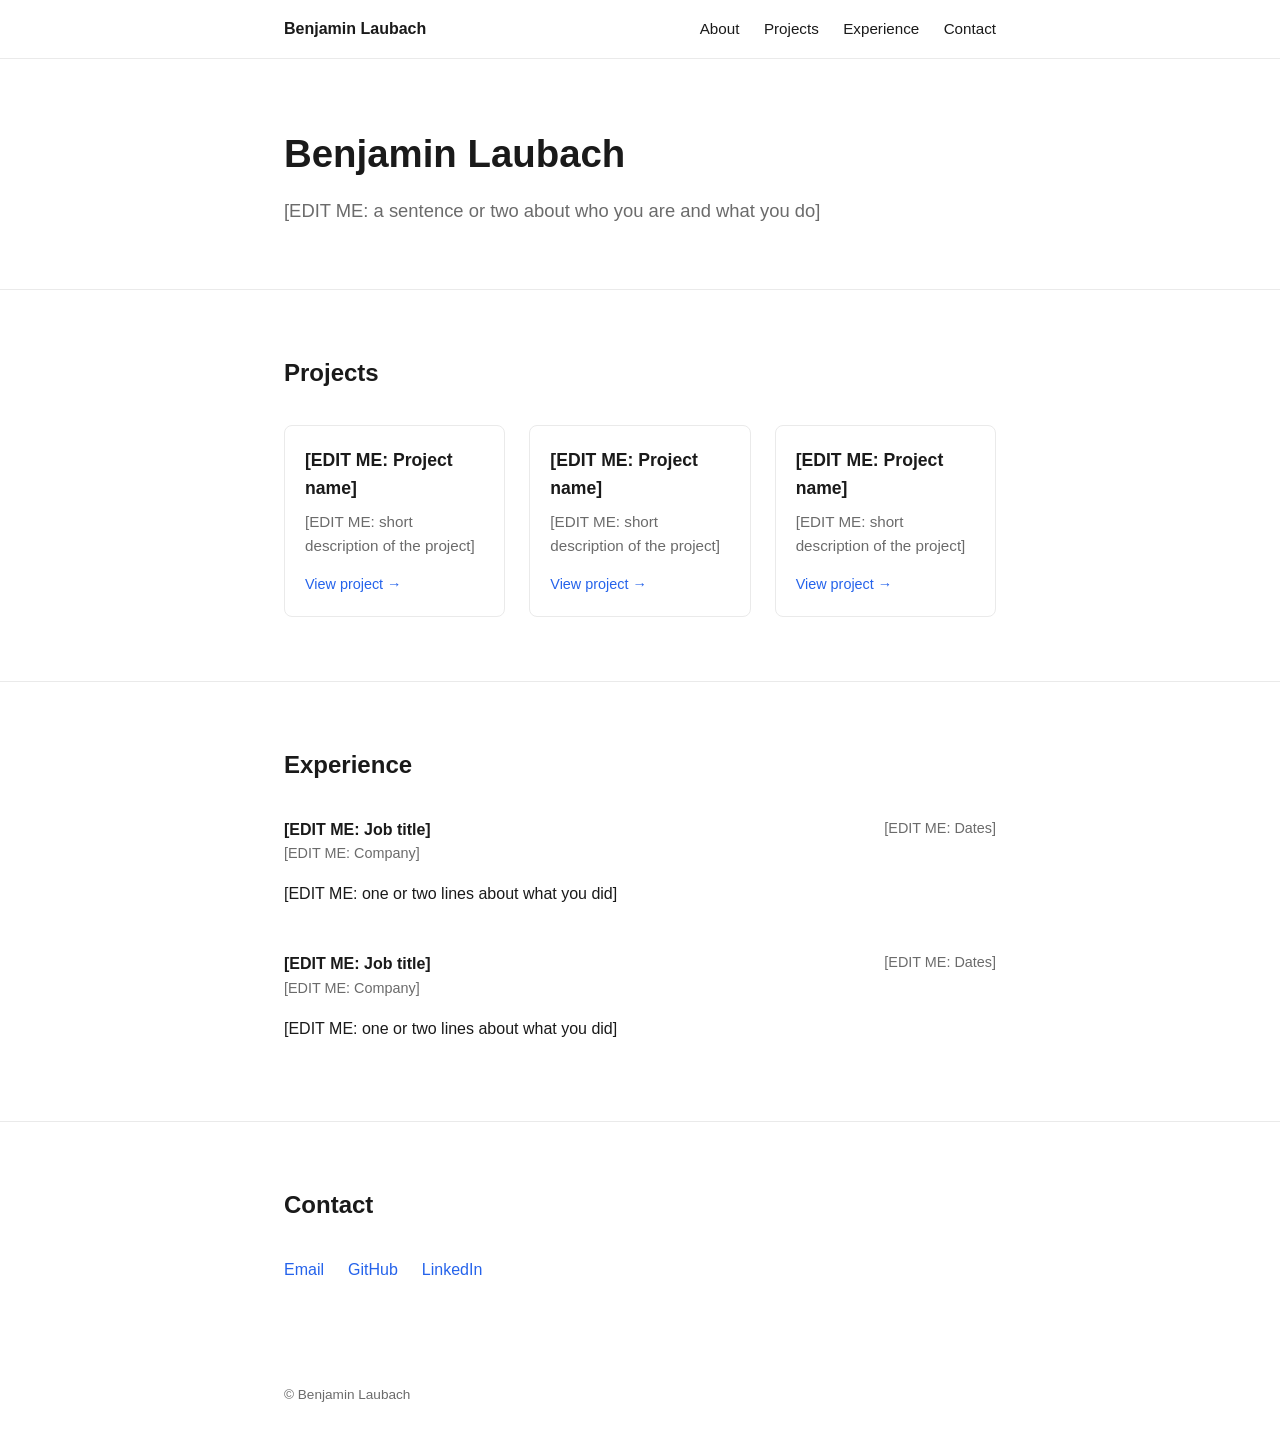
==== index.html @ e06b9871 "Initial site" ====
<!DOCTYPE html>
<html lang="en">
<head>
  <meta charset="UTF-8" />
  <meta name="viewport" content="width=device-width, initial-scale=1.0" />
  <title>Benjamin Laubach</title>
  <link rel="stylesheet" href="style.css" />
</head>
<body>
  <header class="site-header">
    <div class="container header-inner">
      <span class="logo">Benjamin Laubach</span>
      <nav>
        <a href="#about">About</a>
        <a href="#projects">Projects</a>
        <a href="#experience">Experience</a>
        <a href="#contact">Contact</a>
      </nav>
    </div>
  </header>

  <main>
    <section id="about" class="section hero">
      <div class="container">
        <h1>Benjamin Laubach</h1>
        <p class="tagline">[EDIT ME: a sentence or two about who you are and what you do]</p>
      </div>
    </section>

    <section id="projects" class="section">
      <div class="container">
        <h2>Projects</h2>
        <div class="card-grid">
          <article class="card">
            <h3>[EDIT ME: Project name]</h3>
            <p>[EDIT ME: short description of the project]</p>
            <a href="#" class="card-link">View project &rarr;</a>
          </article>
          <article class="card">
            <h3>[EDIT ME: Project name]</h3>
            <p>[EDIT ME: short description of the project]</p>
            <a href="#" class="card-link">View project &rarr;</a>
          </article>
          <article class="card">
            <h3>[EDIT ME: Project name]</h3>
            <p>[EDIT ME: short description of the project]</p>
            <a href="#" class="card-link">View project &rarr;</a>
          </article>
        </div>
      </div>
    </section>

    <section id="experience" class="section">
      <div class="container">
        <h2>Experience</h2>
        <ul class="timeline">
          <li>
            <div class="timeline-meta">
              <span class="role">[EDIT ME: Job title]</span>
              <span class="dates">[EDIT ME: Dates]</span>
            </div>
            <span class="company">[EDIT ME: Company]</span>
            <p>[EDIT ME: one or two lines about what you did]</p>
          </li>
          <li>
            <div class="timeline-meta">
              <span class="role">[EDIT ME: Job title]</span>
              <span class="dates">[EDIT ME: Dates]</span>
            </div>
            <span class="company">[EDIT ME: Company]</span>
            <p>[EDIT ME: one or two lines about what you did]</p>
          </li>
        </ul>
      </div>
    </section>

    <section id="contact" class="section">
      <div class="container">
        <h2>Contact</h2>
        <ul class="links">
          <li><a href="mailto:blaubach@umich.edu">Email</a></li>
          <li><a href="https://github.com/laubachb" target="_blank" rel="noopener">GitHub</a></li>
          <li><a href="https://www.linkedin.com/in/benjamin-laubach-3372a4193/" target="_blank" rel="noopener">LinkedIn</a></li>
        </ul>
      </div>
    </section>
  </main>

  <footer class="site-footer">
    <div class="container">
      <p>&copy; <span id="year"></span> Benjamin Laubach</p>
    </div>
  </footer>

  <script src="script.js"></script>
</body>
</html>
---- style.css ----
:root {
  --bg: #ffffff;
  --text: #1a1a1a;
  --muted: #6b6b6b;
  --accent: #2563eb;
  --border: #eaeaea;
  --max-width: 760px;
}

* {
  box-sizing: border-box;
}

body {
  margin: 0;
  font-family: -apple-system, BlinkMacSystemFont, "Segoe UI", Roboto, Helvetica, Arial, sans-serif;
  color: var(--text);
  background: var(--bg);
  line-height: 1.6;
}

.container {
  max-width: var(--max-width);
  margin: 0 auto;
  padding: 0 24px;
}

a {
  color: var(--accent);
  text-decoration: none;
}

a:hover {
  text-decoration: underline;
}

.site-header {
  border-bottom: 1px solid var(--border);
  position: sticky;
  top: 0;
  background: var(--bg);
  z-index: 10;
}

.header-inner {
  display: flex;
  align-items: center;
  justify-content: space-between;
  padding-top: 16px;
  padding-bottom: 16px;
}

.logo {
  font-weight: 600;
}

nav a {
  margin-left: 20px;
  color: var(--text);
  font-size: 0.95rem;
}

nav a:hover {
  color: var(--accent);
}

.section {
  padding: 64px 0;
  border-bottom: 1px solid var(--border);
}

.section:last-of-type {
  border-bottom: none;
}

.hero h1 {
  font-size: 2.4rem;
  margin: 0 0 12px;
}

.tagline {
  color: var(--muted);
  font-size: 1.15rem;
  margin: 0;
}

h2 {
  font-size: 1.5rem;
  margin: 0 0 32px;
}

.card-grid {
  display: grid;
  grid-template-columns: repeat(auto-fit, minmax(200px, 1fr));
  gap: 24px;
}

.card {
  border: 1px solid var(--border);
  border-radius: 8px;
  padding: 20px;
}

.card h3 {
  margin: 0 0 8px;
  font-size: 1.1rem;
}

.card p {
  color: var(--muted);
  margin: 0 0 12px;
  font-size: 0.95rem;
}

.card-link {
  font-size: 0.9rem;
  font-weight: 500;
}

.timeline {
  list-style: none;
  padding: 0;
  margin: 0;
}

.timeline li {
  padding-bottom: 28px;
}

.timeline li:last-child {
  padding-bottom: 0;
}

.timeline-meta {
  display: flex;
  justify-content: space-between;
  font-weight: 600;
}

.dates {
  color: var(--muted);
  font-weight: 400;
  font-size: 0.9rem;
}

.company {
  display: block;
  color: var(--muted);
  font-size: 0.9rem;
  margin-bottom: 6px;
}

.links {
  list-style: none;
  padding: 0;
  margin: 0;
  display: flex;
  gap: 24px;
}

.links a {
  font-size: 1rem;
}

.site-footer {
  padding: 24px 0;
  color: var(--muted);
  font-size: 0.85rem;
}
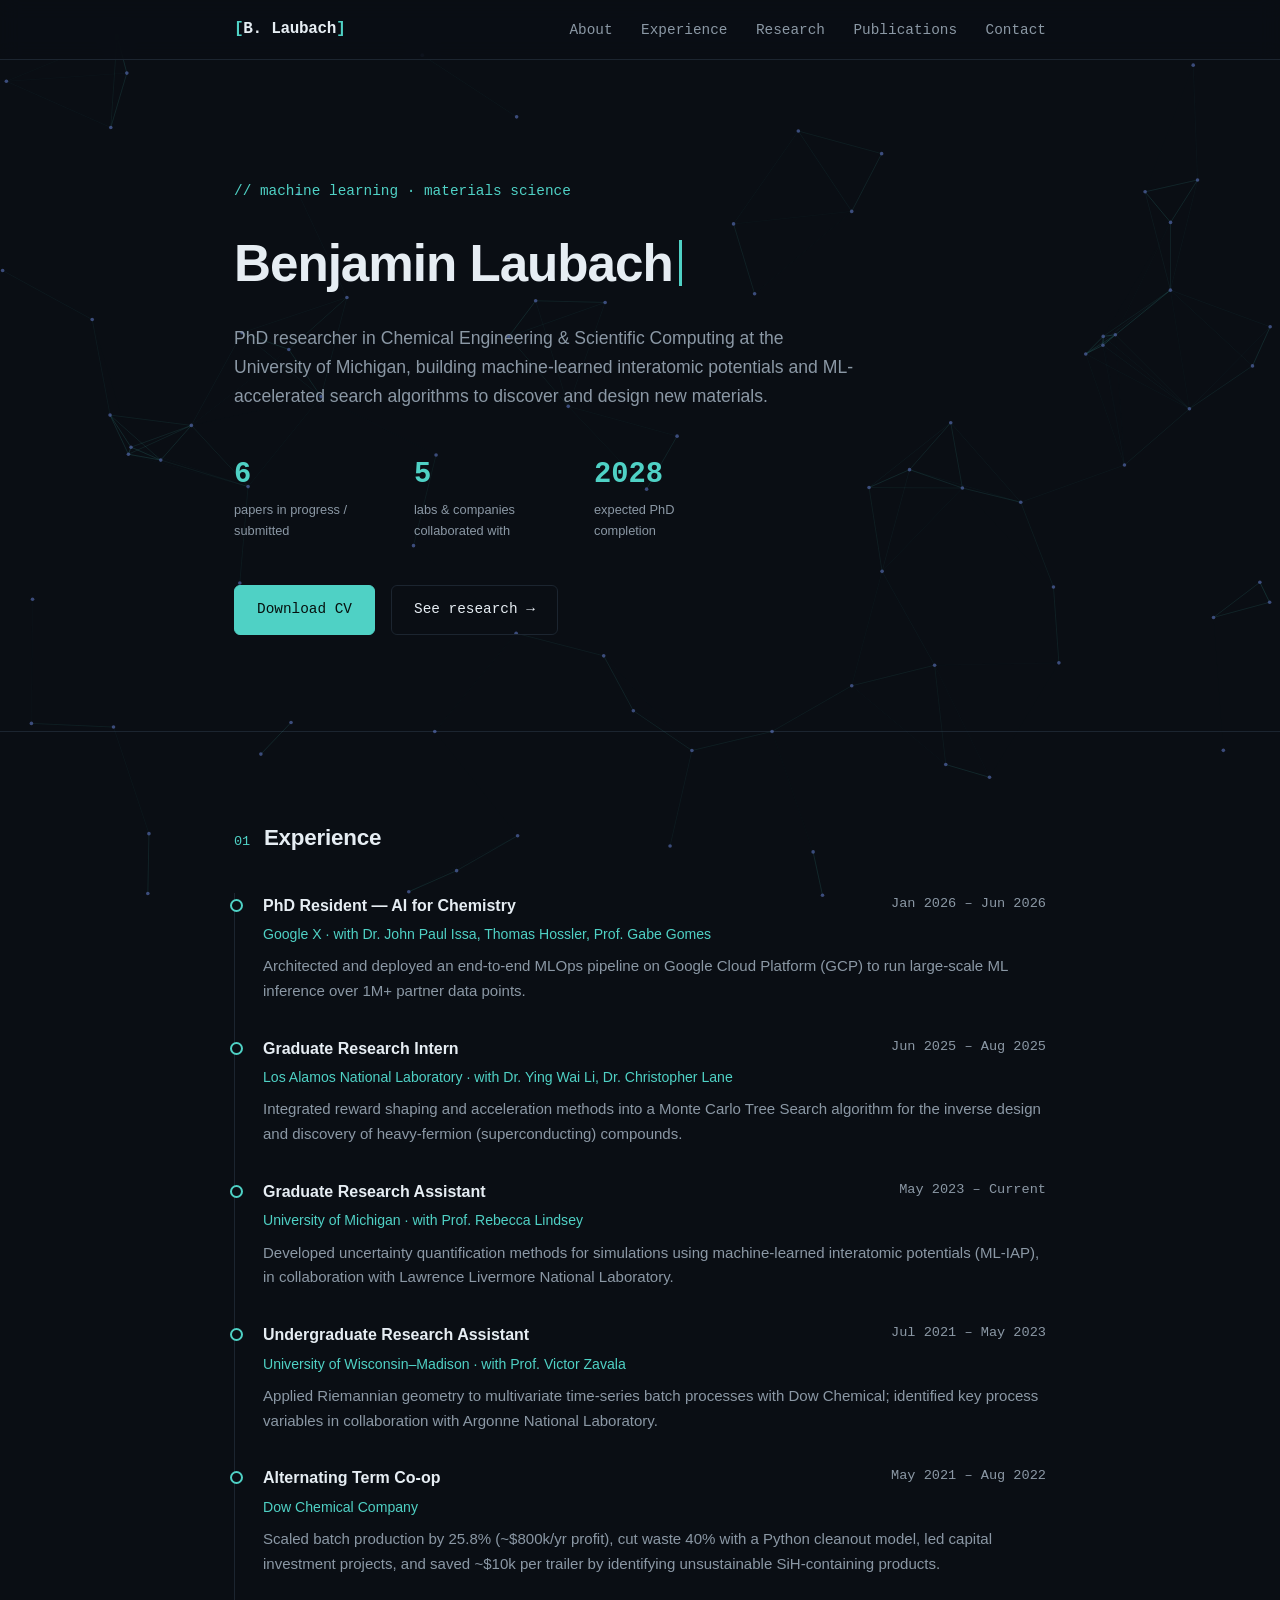
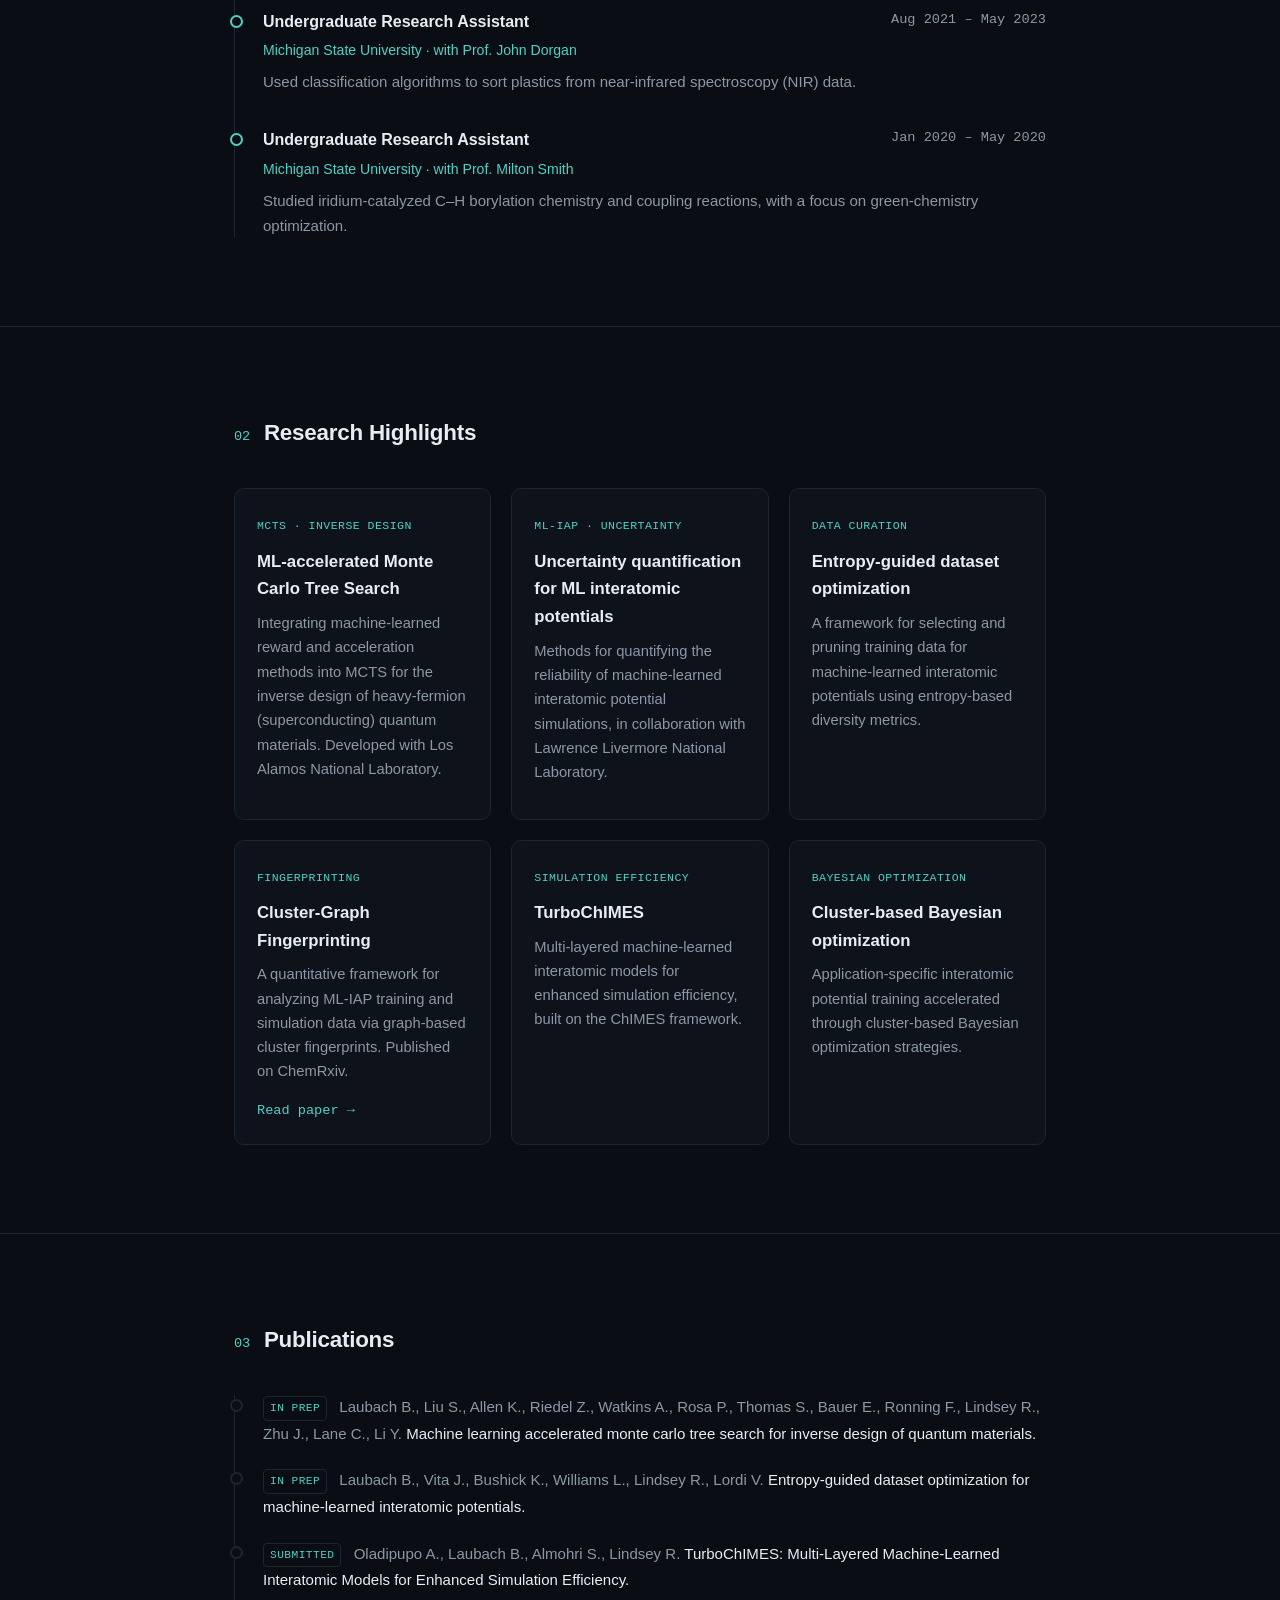
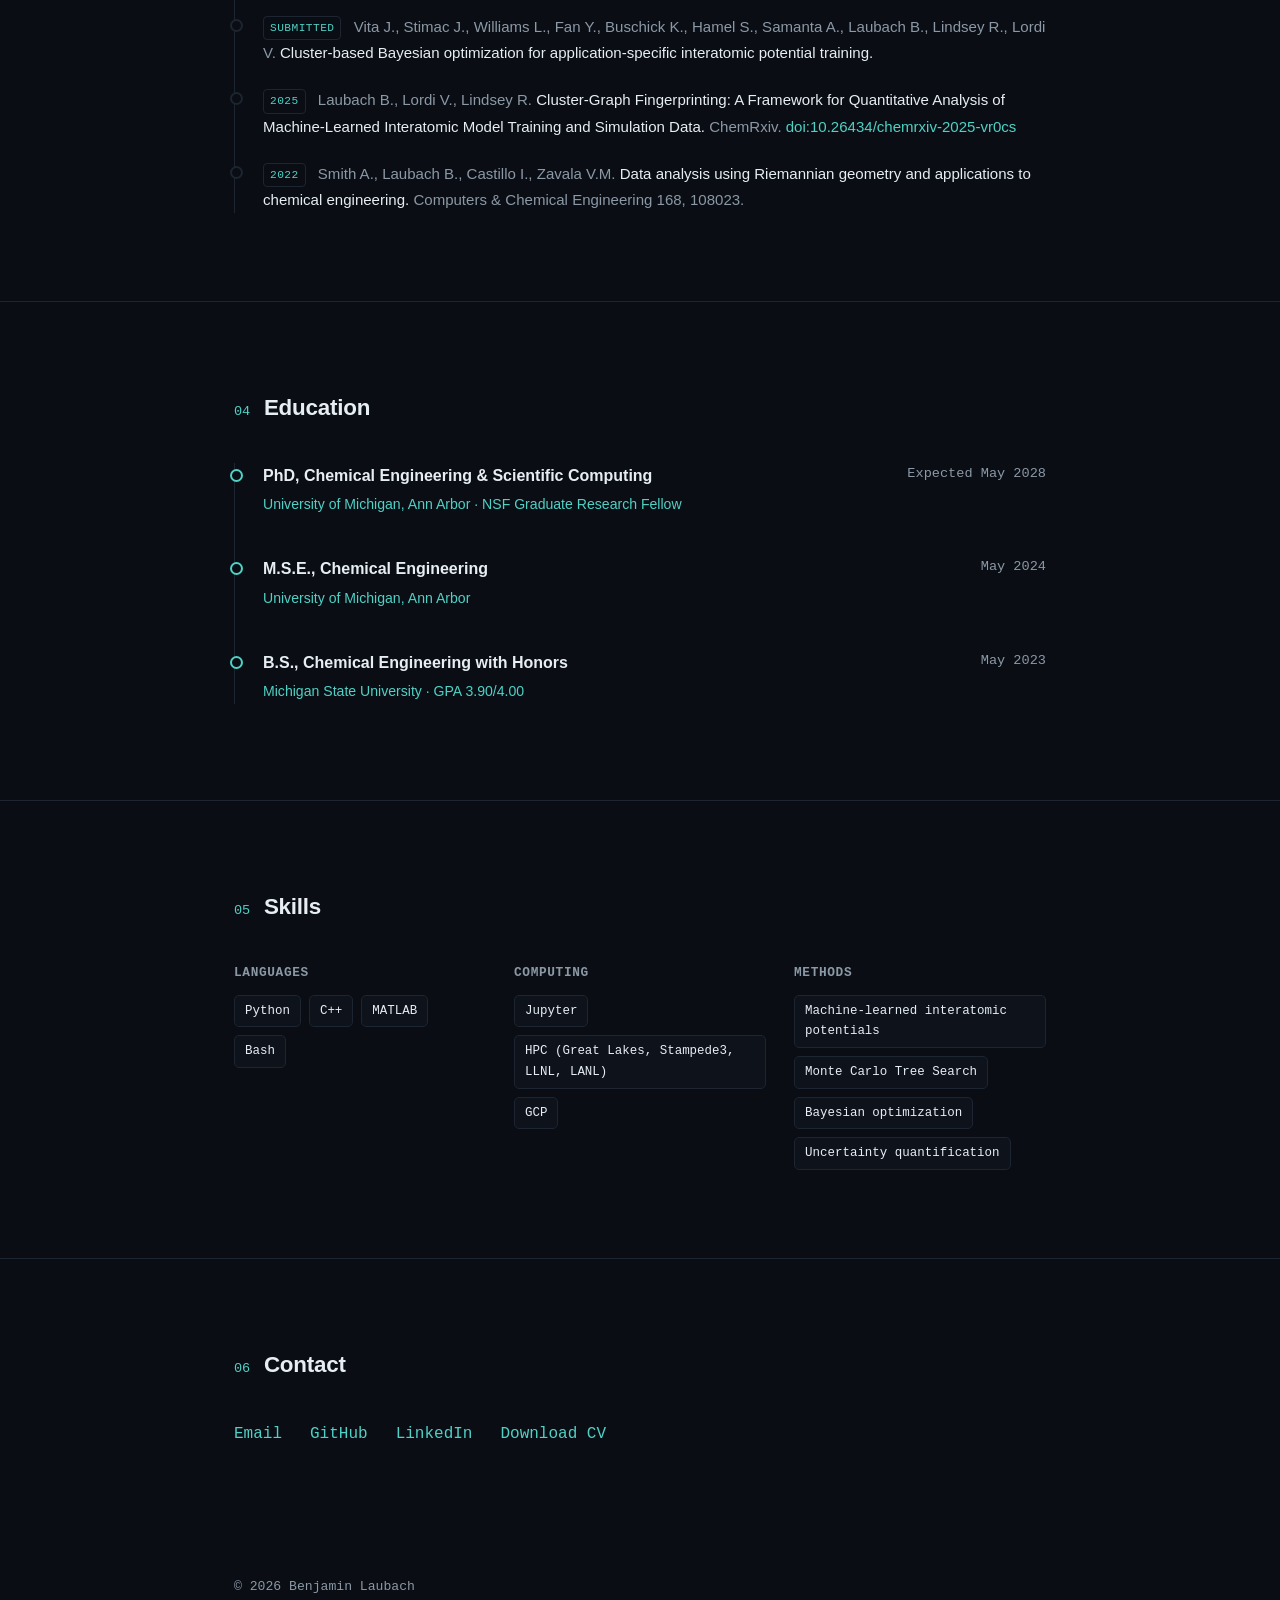
==== commit ce57f234: "Added CV information" ====
--- a/index.html
+++ b/index.html
@@ -3,17 +3,21 @@
 <head>
   <meta charset="UTF-8" />
   <meta name="viewport" content="width=device-width, initial-scale=1.0" />
-  <title>Benjamin Laubach</title>
+  <title>Benjamin Laubach — ML for Materials Science</title>
+  <meta name="description" content="Benjamin Laubach — PhD researcher applying machine learning to materials discovery and interatomic potentials." />
   <link rel="stylesheet" href="style.css" />
 </head>
 <body>
+  <canvas id="lattice-bg"></canvas>
+
   <header class="site-header">
     <div class="container header-inner">
-      <span class="logo">Benjamin Laubach</span>
+      <a href="#" class="logo"><span class="logo-bracket">[</span>B. Laubach<span class="logo-bracket">]</span></a>
       <nav>
         <a href="#about">About</a>
-        <a href="#projects">Projects</a>
         <a href="#experience">Experience</a>
+        <a href="#research">Research</a>
+        <a href="#publications">Publications</a>
         <a href="#contact">Contact</a>
       </nav>
     </div>
@@ -22,65 +26,243 @@
   <main>
     <section id="about" class="section hero">
       <div class="container">
-        <h1>Benjamin Laubach</h1>
-        <p class="tagline">[EDIT ME: a sentence or two about who you are and what you do]</p>
-      </div>
-    </section>
-
-    <section id="projects" class="section">
-      <div class="container">
-        <h2>Projects</h2>
+        <p class="kicker reveal">// machine learning &middot; materials science</p>
+        <h1 class="reveal">
+          <span class="type-target" data-strings='["Benjamin Laubach"]'></span>
+        </h1>
+        <p class="tagline reveal">
+          PhD researcher in Chemical Engineering &amp; Scientific Computing at the University of Michigan,
+          building machine-learned interatomic potentials and ML-accelerated search algorithms to
+          discover and design new materials.
+        </p>
+        <div class="hero-stats reveal">
+          <div class="stat">
+            <span class="stat-num" data-count="6">0</span>
+            <span class="stat-label">papers in progress / submitted</span>
+          </div>
+          <div class="stat">
+            <span class="stat-num" data-count="5">0</span>
+            <span class="stat-label">labs &amp; companies collaborated with</span>
+          </div>
+          <div class="stat">
+            <span class="stat-num" data-count="2028" data-raw="true">0</span>
+            <span class="stat-label">expected PhD completion</span>
+          </div>
+        </div>
+        <div class="hero-cta reveal">
+          <a href="CV_BLaubach_25.docx" class="btn btn-primary" download>Download CV</a>
+          <a href="#research" class="btn btn-ghost">See research &rarr;</a>
+        </div>
+      </div>
+    </section>
+
+    <section id="experience" class="section">
+      <div class="container">
+        <h2 class="reveal"><span class="heading-index">01</span>Experience</h2>
+        <ul class="timeline">
+          <li class="reveal">
+            <div class="timeline-meta">
+              <span class="role">PhD Resident — AI for Chemistry</span>
+              <span class="dates">Jan 2026 – Jun 2026</span>
+            </div>
+            <span class="company">Google X &middot; with Dr. John Paul Issa, Thomas Hossler, Prof. Gabe Gomes</span>
+            <p>Architected and deployed an end-to-end MLOps pipeline on Google Cloud Platform (GCP) to run large-scale ML inference over 1M+ partner data points.</p>
+          </li>
+          <li class="reveal">
+            <div class="timeline-meta">
+              <span class="role">Graduate Research Intern</span>
+              <span class="dates">Jun 2025 – Aug 2025</span>
+            </div>
+            <span class="company">Los Alamos National Laboratory &middot; with Dr. Ying Wai Li, Dr. Christopher Lane</span>
+            <p>Integrated reward shaping and acceleration methods into a Monte Carlo Tree Search algorithm for the inverse design and discovery of heavy-fermion (superconducting) compounds.</p>
+          </li>
+          <li class="reveal">
+            <div class="timeline-meta">
+              <span class="role">Graduate Research Assistant</span>
+              <span class="dates">May 2023 – Current</span>
+            </div>
+            <span class="company">University of Michigan &middot; with Prof. Rebecca Lindsey</span>
+            <p>Developed uncertainty quantification methods for simulations using machine-learned interatomic potentials (ML-IAP), in collaboration with Lawrence Livermore National Laboratory.</p>
+          </li>
+          <li class="reveal">
+            <div class="timeline-meta">
+              <span class="role">Undergraduate Research Assistant</span>
+              <span class="dates">Jul 2021 – May 2023</span>
+            </div>
+            <span class="company">University of Wisconsin–Madison &middot; with Prof. Victor Zavala</span>
+            <p>Applied Riemannian geometry to multivariate time-series batch processes with Dow Chemical; identified key process variables in collaboration with Argonne National Laboratory.</p>
+          </li>
+          <li class="reveal">
+            <div class="timeline-meta">
+              <span class="role">Alternating Term Co-op</span>
+              <span class="dates">May 2021 – Aug 2022</span>
+            </div>
+            <span class="company">Dow Chemical Company</span>
+            <p>Scaled batch production by 25.8% (~$800k/yr profit), cut waste 40% with a Python cleanout model, led capital investment projects, and saved ~$10k per trailer by identifying unsustainable SiH-containing products.</p>
+          </li>
+          <li class="reveal">
+            <div class="timeline-meta">
+              <span class="role">Undergraduate Research Assistant</span>
+              <span class="dates">Aug 2021 – May 2023</span>
+            </div>
+            <span class="company">Michigan State University &middot; with Prof. John Dorgan</span>
+            <p>Used classification algorithms to sort plastics from near-infrared spectroscopy (NIR) data.</p>
+          </li>
+          <li class="reveal">
+            <div class="timeline-meta">
+              <span class="role">Undergraduate Research Assistant</span>
+              <span class="dates">Jan 2020 – May 2020</span>
+            </div>
+            <span class="company">Michigan State University &middot; with Prof. Milton Smith</span>
+            <p>Studied iridium-catalyzed C–H borylation chemistry and coupling reactions, with a focus on green-chemistry optimization.</p>
+          </li>
+        </ul>
+      </div>
+    </section>
+
+    <section id="research" class="section">
+      <div class="container">
+        <h2 class="reveal"><span class="heading-index">02</span>Research Highlights</h2>
         <div class="card-grid">
-          <article class="card">
-            <h3>[EDIT ME: Project name]</h3>
-            <p>[EDIT ME: short description of the project]</p>
-            <a href="#" class="card-link">View project &rarr;</a>
-          </article>
-          <article class="card">
-            <h3>[EDIT ME: Project name]</h3>
-            <p>[EDIT ME: short description of the project]</p>
-            <a href="#" class="card-link">View project &rarr;</a>
-          </article>
-          <article class="card">
-            <h3>[EDIT ME: Project name]</h3>
-            <p>[EDIT ME: short description of the project]</p>
-            <a href="#" class="card-link">View project &rarr;</a>
-          </article>
-        </div>
-      </div>
-    </section>
-
-    <section id="experience" class="section">
-      <div class="container">
-        <h2>Experience</h2>
+          <article class="card reveal">
+            <span class="card-tag">MCTS &middot; inverse design</span>
+            <h3>ML-accelerated Monte Carlo Tree Search</h3>
+            <p>Integrating machine-learned reward and acceleration methods into MCTS for the inverse design of heavy-fermion (superconducting) quantum materials. Developed with Los Alamos National Laboratory.</p>
+          </article>
+          <article class="card reveal">
+            <span class="card-tag">ML-IAP &middot; uncertainty</span>
+            <h3>Uncertainty quantification for ML interatomic potentials</h3>
+            <p>Methods for quantifying the reliability of machine-learned interatomic potential simulations, in collaboration with Lawrence Livermore National Laboratory.</p>
+          </article>
+          <article class="card reveal">
+            <span class="card-tag">data curation</span>
+            <h3>Entropy-guided dataset optimization</h3>
+            <p>A framework for selecting and pruning training data for machine-learned interatomic potentials using entropy-based diversity metrics.</p>
+          </article>
+          <article class="card reveal">
+            <span class="card-tag">fingerprinting</span>
+            <h3>Cluster-Graph Fingerprinting</h3>
+            <p>A quantitative framework for analyzing ML-IAP training and simulation data via graph-based cluster fingerprints. Published on ChemRxiv.</p>
+            <a class="card-link" href="https://doi.org/10.26434/chemrxiv-2025-vr0cs" target="_blank" rel="noopener">Read paper &rarr;</a>
+          </article>
+          <article class="card reveal">
+            <span class="card-tag">simulation efficiency</span>
+            <h3>TurboChIMES</h3>
+            <p>Multi-layered machine-learned interatomic models for enhanced simulation efficiency, built on the ChIMES framework.</p>
+          </article>
+          <article class="card reveal">
+            <span class="card-tag">Bayesian optimization</span>
+            <h3>Cluster-based Bayesian optimization</h3>
+            <p>Application-specific interatomic potential training accelerated through cluster-based Bayesian optimization strategies.</p>
+          </article>
+        </div>
+      </div>
+    </section>
+
+    <section id="publications" class="section">
+      <div class="container">
+        <h2 class="reveal"><span class="heading-index">03</span>Publications</h2>
+        <ol class="pub-list">
+          <li class="reveal">
+            <span class="pub-status">in prep</span>
+            Laubach B., Liu S., Allen K., Riedel Z., Watkins A., Rosa P., Thomas S., Bauer E., Ronning F., Lindsey R., Zhu J., Lane C., Li Y. <em>Machine learning accelerated monte carlo tree search for inverse design of quantum materials.</em>
+          </li>
+          <li class="reveal">
+            <span class="pub-status">in prep</span>
+            Laubach B., Vita J., Bushick K., Williams L., Lindsey R., Lordi V. <em>Entropy-guided dataset optimization for machine-learned interatomic potentials.</em>
+          </li>
+          <li class="reveal">
+            <span class="pub-status">submitted</span>
+            Oladipupo A., Laubach B., Almohri S., Lindsey R. <em>TurboChIMES: Multi-Layered Machine-Learned Interatomic Models for Enhanced Simulation Efficiency.</em>
+          </li>
+          <li class="reveal">
+            <span class="pub-status">submitted</span>
+            Vita J., Stimac J., Williams L., Fan Y., Buschick K., Hamel S., Samanta A., Laubach B., Lindsey R., Lordi V. <em>Cluster-based Bayesian optimization for application-specific interatomic potential training.</em>
+          </li>
+          <li class="reveal">
+            <span class="pub-status">2025</span>
+            Laubach B., Lordi V., Lindsey R. <em>Cluster-Graph Fingerprinting: A Framework for Quantitative Analysis of Machine-Learned Interatomic Model Training and Simulation Data.</em> ChemRxiv.
+            <a href="https://doi.org/10.26434/chemrxiv-2025-vr0cs" target="_blank" rel="noopener">doi:10.26434/chemrxiv-2025-vr0cs</a>
+          </li>
+          <li class="reveal">
+            <span class="pub-status">2022</span>
+            Smith A., Laubach B., Castillo I., Zavala V.M. <em>Data analysis using Riemannian geometry and applications to chemical engineering.</em> Computers &amp; Chemical Engineering 168, 108023.
+          </li>
+        </ol>
+      </div>
+    </section>
+
+    <section id="education" class="section">
+      <div class="container">
+        <h2 class="reveal"><span class="heading-index">04</span>Education</h2>
         <ul class="timeline">
-          <li>
-            <div class="timeline-meta">
-              <span class="role">[EDIT ME: Job title]</span>
-              <span class="dates">[EDIT ME: Dates]</span>
-            </div>
-            <span class="company">[EDIT ME: Company]</span>
-            <p>[EDIT ME: one or two lines about what you did]</p>
-          </li>
-          <li>
-            <div class="timeline-meta">
-              <span class="role">[EDIT ME: Job title]</span>
-              <span class="dates">[EDIT ME: Dates]</span>
-            </div>
-            <span class="company">[EDIT ME: Company]</span>
-            <p>[EDIT ME: one or two lines about what you did]</p>
+          <li class="reveal">
+            <div class="timeline-meta">
+              <span class="role">PhD, Chemical Engineering &amp; Scientific Computing</span>
+              <span class="dates">Expected May 2028</span>
+            </div>
+            <span class="company">University of Michigan, Ann Arbor &middot; NSF Graduate Research Fellow</span>
+          </li>
+          <li class="reveal">
+            <div class="timeline-meta">
+              <span class="role">M.S.E., Chemical Engineering</span>
+              <span class="dates">May 2024</span>
+            </div>
+            <span class="company">University of Michigan, Ann Arbor</span>
+          </li>
+          <li class="reveal">
+            <div class="timeline-meta">
+              <span class="role">B.S., Chemical Engineering with Honors</span>
+              <span class="dates">May 2023</span>
+            </div>
+            <span class="company">Michigan State University &middot; GPA 3.90/4.00</span>
           </li>
         </ul>
       </div>
     </section>
 
+    <section id="skills" class="section">
+      <div class="container">
+        <h2 class="reveal"><span class="heading-index">05</span>Skills</h2>
+        <div class="skills-grid reveal">
+          <div class="skill-group">
+            <h4>Languages</h4>
+            <div class="tag-row">
+              <span class="tag">Python</span>
+              <span class="tag">C++</span>
+              <span class="tag">MATLAB</span>
+              <span class="tag">Bash</span>
+            </div>
+          </div>
+          <div class="skill-group">
+            <h4>Computing</h4>
+            <div class="tag-row">
+              <span class="tag">Jupyter</span>
+              <span class="tag">HPC (Great Lakes, Stampede3, LLNL, LANL)</span>
+              <span class="tag">GCP</span>
+            </div>
+          </div>
+          <div class="skill-group">
+            <h4>Methods</h4>
+            <div class="tag-row">
+              <span class="tag">Machine-learned interatomic potentials</span>
+              <span class="tag">Monte Carlo Tree Search</span>
+              <span class="tag">Bayesian optimization</span>
+              <span class="tag">Uncertainty quantification</span>
+            </div>
+          </div>
+        </div>
+      </div>
+    </section>
+
     <section id="contact" class="section">
       <div class="container">
-        <h2>Contact</h2>
-        <ul class="links">
+        <h2 class="reveal"><span class="heading-index">06</span>Contact</h2>
+        <ul class="links reveal">
           <li><a href="mailto:blaubach@umich.edu">Email</a></li>
           <li><a href="https://github.com/laubachb" target="_blank" rel="noopener">GitHub</a></li>
           <li><a href="https://www.linkedin.com/in/benjamin-laubach-3372a4193/" target="_blank" rel="noopener">LinkedIn</a></li>
+          <li><a href="CV_BLaubach_25.docx" download>Download CV</a></li>
         </ul>
       </div>
     </section>
--- a/style.css
+++ b/style.css
@@ -1,44 +1,69 @@
 :root {
-  --bg: #ffffff;
-  --text: #1a1a1a;
-  --muted: #6b6b6b;
-  --accent: #2563eb;
-  --border: #eaeaea;
-  --max-width: 760px;
+  --bg: #0a0e14;
+  --bg-soft: #0e131b;
+  --text: #e6edf3;
+  --muted: #8b98a5;
+  --accent: #4fd1c5;
+  --accent-2: #7c9cff;
+  --border: #1c2530;
+  --max-width: 860px;
+  --mono: "SF Mono", "JetBrains Mono", "Fira Code", ui-monospace, Menlo, Consolas, monospace;
+  --sans: -apple-system, BlinkMacSystemFont, "Segoe UI", Roboto, Helvetica, Arial, sans-serif;
 }
 
 * {
   box-sizing: border-box;
 }
 
+html {
+  scroll-behavior: smooth;
+}
+
 body {
   margin: 0;
-  font-family: -apple-system, BlinkMacSystemFont, "Segoe UI", Roboto, Helvetica, Arial, sans-serif;
+  font-family: var(--sans);
   color: var(--text);
   background: var(--bg);
-  line-height: 1.6;
+  line-height: 1.65;
+  position: relative;
+}
+
+#lattice-bg {
+  position: fixed;
+  inset: 0;
+  width: 100%;
+  height: 100%;
+  z-index: 0;
+  opacity: 0.55;
+  pointer-events: none;
 }
 
 .container {
   max-width: var(--max-width);
   margin: 0 auto;
   padding: 0 24px;
+  position: relative;
+  z-index: 1;
 }
 
 a {
   color: var(--accent);
   text-decoration: none;
+  transition: color 0.15s ease;
 }
 
 a:hover {
-  text-decoration: underline;
-}
+  color: var(--accent-2);
+}
+
+/* ---------- header ---------- */
 
 .site-header {
   border-bottom: 1px solid var(--border);
   position: sticky;
   top: 0;
-  background: var(--bg);
+  background: rgba(10, 14, 20, 0.75);
+  backdrop-filter: blur(10px);
   z-index: 10;
 }
 
@@ -51,21 +76,35 @@
 }
 
 .logo {
+  font-family: var(--mono);
   font-weight: 600;
+  color: var(--text);
+  letter-spacing: -0.02em;
+}
+
+.logo-bracket {
+  color: var(--accent);
+}
+
+.logo:hover {
+  color: var(--text);
 }
 
 nav a {
-  margin-left: 20px;
-  color: var(--text);
-  font-size: 0.95rem;
+  margin-left: 24px;
+  color: var(--muted);
+  font-size: 0.9rem;
+  font-family: var(--mono);
 }
 
 nav a:hover {
   color: var(--accent);
 }
 
+/* ---------- sections ---------- */
+
 .section {
-  padding: 64px 0;
+  padding: 88px 0;
   border-bottom: 1px solid var(--border);
 }
 
@@ -73,58 +112,197 @@
   border-bottom: none;
 }
 
+h2 {
+  font-size: 1.4rem;
+  margin: 0 0 36px;
+  display: flex;
+  align-items: baseline;
+  gap: 14px;
+  letter-spacing: -0.01em;
+}
+
+.heading-index {
+  font-family: var(--mono);
+  font-size: 0.85rem;
+  color: var(--accent);
+  font-weight: 400;
+}
+
+/* ---------- hero ---------- */
+
+.hero {
+  padding-top: 120px;
+  padding-bottom: 96px;
+}
+
+.kicker {
+  font-family: var(--mono);
+  color: var(--accent);
+  font-size: 0.9rem;
+  margin: 0 0 18px;
+}
+
 .hero h1 {
-  font-size: 2.4rem;
-  margin: 0 0 12px;
+  font-size: clamp(2.2rem, 5vw, 3.2rem);
+  margin: 0 0 18px;
+  letter-spacing: -0.02em;
+  min-height: 1.2em;
+}
+
+.type-target::after {
+  content: "";
+  display: inline-block;
+  width: 3px;
+  height: 0.9em;
+  background: var(--accent);
+  margin-left: 6px;
+  animation: blink 1s step-end infinite;
+  vertical-align: -0.1em;
+}
+
+@keyframes blink {
+  50% { opacity: 0; }
 }
 
 .tagline {
   color: var(--muted);
-  font-size: 1.15rem;
-  margin: 0;
-}
-
-h2 {
-  font-size: 1.5rem;
-  margin: 0 0 32px;
-}
+  font-size: 1.1rem;
+  margin: 0 0 40px;
+  max-width: 620px;
+}
+
+.hero-stats {
+  display: flex;
+  gap: 40px;
+  margin-bottom: 44px;
+  flex-wrap: wrap;
+}
+
+.stat {
+  display: flex;
+  flex-direction: column;
+}
+
+.stat-num {
+  font-family: var(--mono);
+  font-size: 1.8rem;
+  color: var(--accent);
+  font-weight: 600;
+}
+
+.stat-label {
+  color: var(--muted);
+  font-size: 0.8rem;
+  max-width: 140px;
+}
+
+.hero-cta {
+  display: flex;
+  gap: 16px;
+  flex-wrap: wrap;
+}
+
+.btn {
+  font-family: var(--mono);
+  font-size: 0.9rem;
+  padding: 12px 22px;
+  border-radius: 6px;
+  border: 1px solid var(--border);
+  transition: all 0.18s ease;
+  display: inline-block;
+}
+
+.btn-primary {
+  background: var(--accent);
+  color: #06110f;
+  border-color: var(--accent);
+}
+
+.btn-primary:hover {
+  background: var(--accent-2);
+  border-color: var(--accent-2);
+  color: #06110f;
+}
+
+.btn-ghost {
+  color: var(--text);
+}
+
+.btn-ghost:hover {
+  border-color: var(--accent);
+  color: var(--accent);
+}
+
+/* ---------- cards / research ---------- */
 
 .card-grid {
   display: grid;
-  grid-template-columns: repeat(auto-fit, minmax(200px, 1fr));
-  gap: 24px;
+  grid-template-columns: repeat(auto-fit, minmax(240px, 1fr));
+  gap: 20px;
 }
 
 .card {
   border: 1px solid var(--border);
-  border-radius: 8px;
-  padding: 20px;
+  border-radius: 10px;
+  padding: 22px;
+  background: var(--bg-soft);
+  transition: border-color 0.2s ease, transform 0.2s ease;
+}
+
+.card:hover {
+  border-color: var(--accent);
+  transform: translateY(-2px);
+}
+
+.card-tag {
+  font-family: var(--mono);
+  font-size: 0.72rem;
+  color: var(--accent);
+  text-transform: uppercase;
+  letter-spacing: 0.04em;
 }
 
 .card h3 {
-  margin: 0 0 8px;
-  font-size: 1.1rem;
+  margin: 10px 0 8px;
+  font-size: 1.05rem;
 }
 
 .card p {
   color: var(--muted);
   margin: 0 0 12px;
-  font-size: 0.95rem;
+  font-size: 0.92rem;
 }
 
 .card-link {
-  font-size: 0.9rem;
+  font-size: 0.85rem;
+  font-family: var(--mono);
   font-weight: 500;
 }
+
+/* ---------- timeline ---------- */
 
 .timeline {
   list-style: none;
   padding: 0;
   margin: 0;
+  border-left: 1px solid var(--border);
 }
 
 .timeline li {
-  padding-bottom: 28px;
+  padding: 0 0 32px 28px;
+  position: relative;
+}
+
+.timeline li::before {
+  content: "";
+  position: absolute;
+  left: -5px;
+  top: 6px;
+  width: 9px;
+  height: 9px;
+  border-radius: 50%;
+  background: var(--bg);
+  border: 2px solid var(--accent);
 }
 
 .timeline li:last-child {
@@ -134,36 +312,172 @@
 .timeline-meta {
   display: flex;
   justify-content: space-between;
+  gap: 16px;
   font-weight: 600;
+  flex-wrap: wrap;
 }
 
 .dates {
   color: var(--muted);
   font-weight: 400;
-  font-size: 0.9rem;
+  font-size: 0.85rem;
+  font-family: var(--mono);
+  white-space: nowrap;
 }
 
 .company {
   display: block;
-  color: var(--muted);
-  font-size: 0.9rem;
-  margin-bottom: 6px;
-}
+  color: var(--accent);
+  font-size: 0.88rem;
+  margin: 4px 0 8px;
+}
+
+.timeline li p {
+  color: var(--muted);
+  margin: 0;
+  font-size: 0.94rem;
+}
+
+/* ---------- publications ---------- */
+
+.pub-list {
+  list-style: none;
+  padding: 0;
+  margin: 0;
+  counter-reset: pub;
+}
+
+.pub-list li {
+  border-left: 1px solid var(--border);
+  padding: 0 0 22px 28px;
+  position: relative;
+  color: var(--muted);
+  font-size: 0.94rem;
+}
+
+.pub-list li:last-child {
+  padding-bottom: 0;
+}
+
+.pub-list li em {
+  color: var(--text);
+  font-style: normal;
+}
+
+.pub-status {
+  display: inline-block;
+  font-family: var(--mono);
+  font-size: 0.7rem;
+  text-transform: uppercase;
+  letter-spacing: 0.04em;
+  color: var(--accent);
+  border: 1px solid var(--border);
+  border-radius: 4px;
+  padding: 2px 6px;
+  margin-right: 8px;
+  position: relative;
+  top: -1px;
+}
+
+.pub-list li::before {
+  content: "";
+  position: absolute;
+  left: -5px;
+  top: 4px;
+  width: 9px;
+  height: 9px;
+  border-radius: 50%;
+  background: var(--bg);
+  border: 2px solid var(--border);
+}
+
+/* ---------- skills ---------- */
+
+.skills-grid {
+  display: grid;
+  grid-template-columns: repeat(auto-fit, minmax(220px, 1fr));
+  gap: 28px;
+}
+
+.skill-group h4 {
+  font-family: var(--mono);
+  color: var(--muted);
+  font-size: 0.8rem;
+  text-transform: uppercase;
+  letter-spacing: 0.05em;
+  margin: 0 0 12px;
+}
+
+.tag-row {
+  display: flex;
+  flex-wrap: wrap;
+  gap: 8px;
+}
+
+.tag {
+  font-family: var(--mono);
+  font-size: 0.78rem;
+  border: 1px solid var(--border);
+  border-radius: 5px;
+  padding: 5px 10px;
+  color: var(--text);
+  background: var(--bg-soft);
+}
+
+/* ---------- contact ---------- */
 
 .links {
   list-style: none;
   padding: 0;
   margin: 0;
   display: flex;
-  gap: 24px;
+  gap: 28px;
+  flex-wrap: wrap;
 }
 
 .links a {
   font-size: 1rem;
-}
+  font-family: var(--mono);
+}
+
+/* ---------- footer ---------- */
 
 .site-footer {
-  padding: 24px 0;
-  color: var(--muted);
-  font-size: 0.85rem;
-}
+  padding: 28px 0;
+  color: var(--muted);
+  font-size: 0.82rem;
+  font-family: var(--mono);
+}
+
+/* ---------- reveal-on-scroll ---------- */
+
+.reveal {
+  opacity: 0;
+  transform: translateY(16px);
+  transition: opacity 0.6s ease, transform 0.6s ease;
+}
+
+.reveal.is-visible {
+  opacity: 1;
+  transform: translateY(0);
+}
+
+@media (prefers-reduced-motion: reduce) {
+  .reveal {
+    opacity: 1;
+    transform: none;
+    transition: none;
+  }
+  .type-target::after {
+    animation: none;
+  }
+}
+
+@media (max-width: 600px) {
+  nav a {
+    margin-left: 14px;
+  }
+  .hero {
+    padding-top: 80px;
+  }
+}
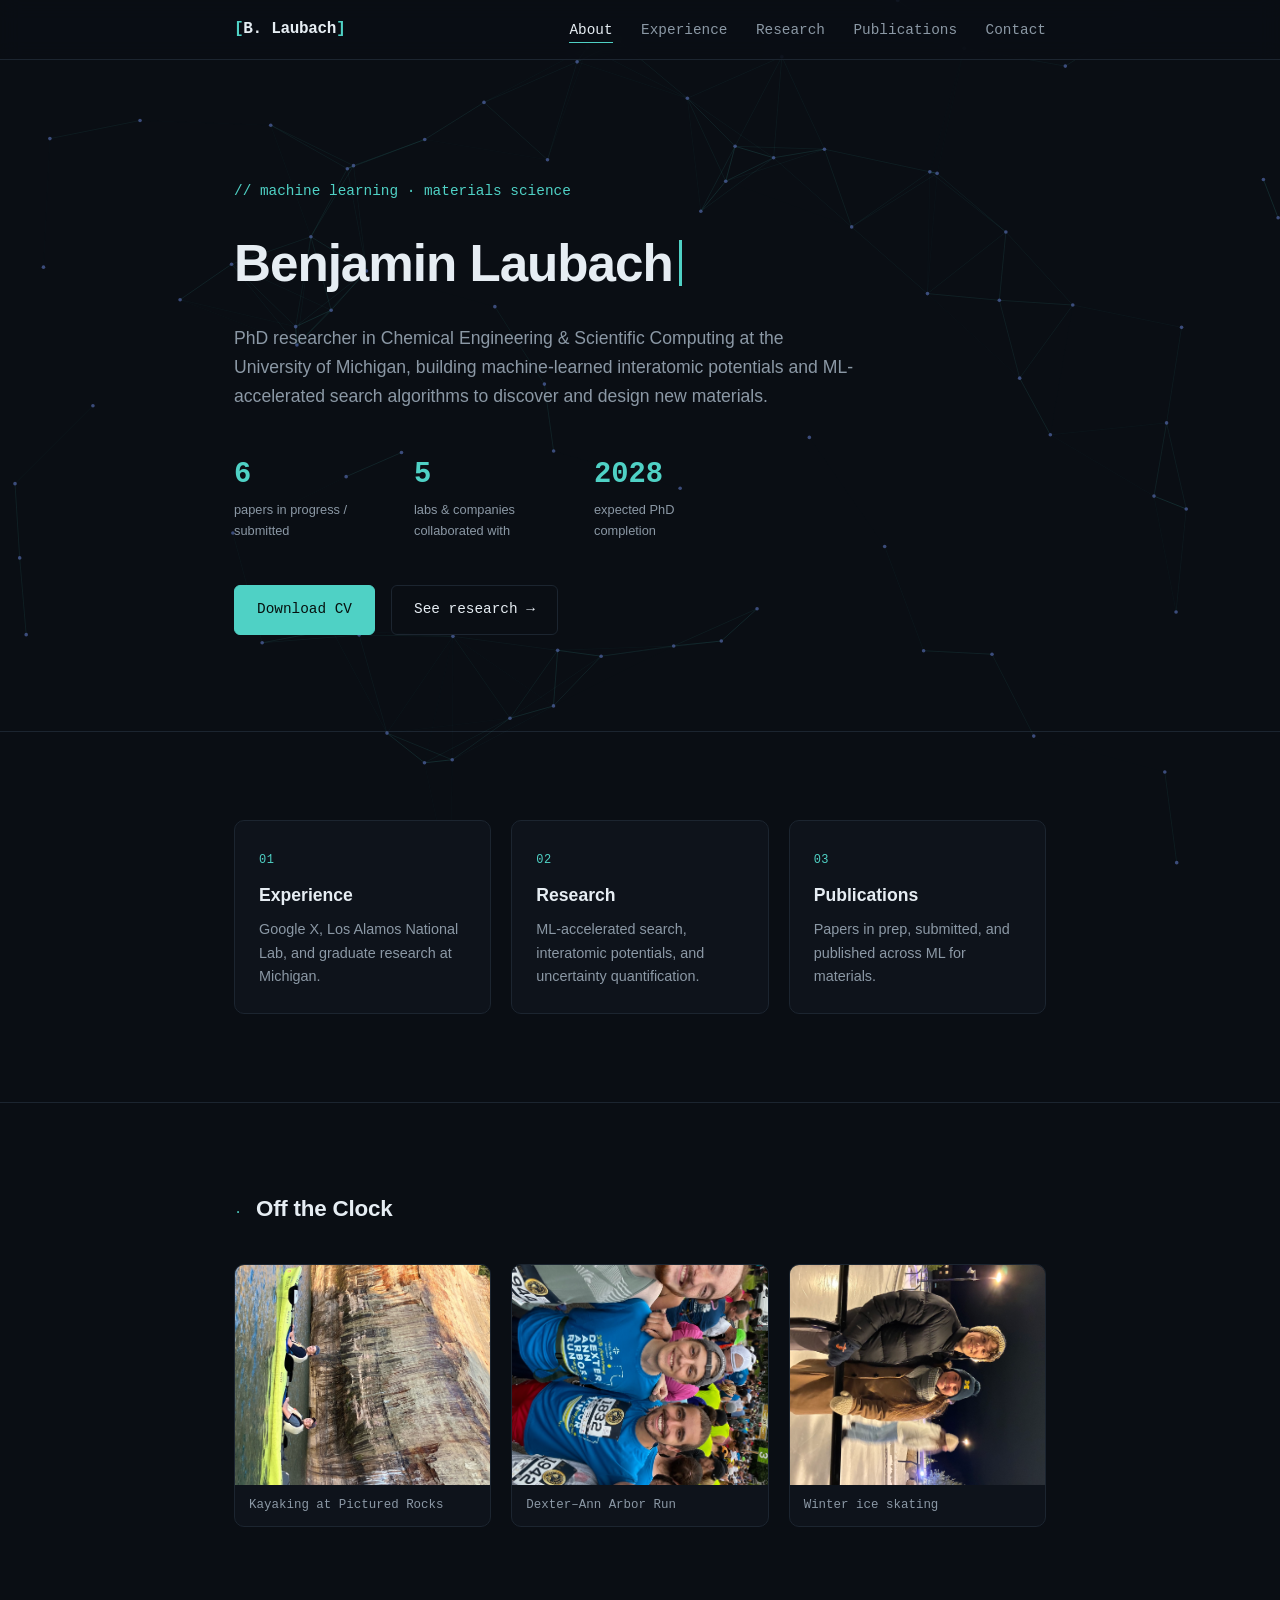
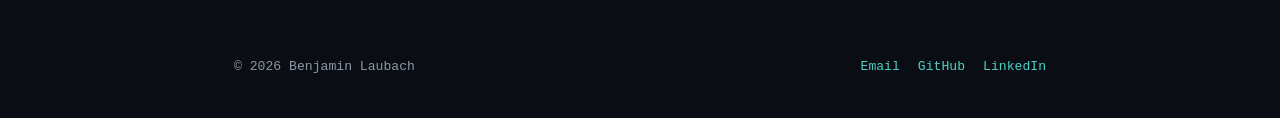
==== commit b6417346: "Added photos" ====
--- a/index.html
+++ b/index.html
@@ -12,19 +12,19 @@
 
   <header class="site-header">
     <div class="container header-inner">
-      <a href="#" class="logo"><span class="logo-bracket">[</span>B. Laubach<span class="logo-bracket">]</span></a>
+      <a href="index.html" class="logo"><span class="logo-bracket">[</span>B. Laubach<span class="logo-bracket">]</span></a>
       <nav>
-        <a href="#about">About</a>
-        <a href="#experience">Experience</a>
-        <a href="#research">Research</a>
-        <a href="#publications">Publications</a>
-        <a href="#contact">Contact</a>
+        <a href="index.html" class="active">About</a>
+        <a href="experience.html">Experience</a>
+        <a href="research.html">Research</a>
+        <a href="publications.html">Publications</a>
+        <a href="contact.html">Contact</a>
       </nav>
     </div>
   </header>
 
   <main>
-    <section id="about" class="section hero">
+    <section class="section hero">
       <div class="container">
         <p class="kicker reveal">// machine learning &middot; materials science</p>
         <h1 class="reveal">
@@ -50,227 +50,63 @@
           </div>
         </div>
         <div class="hero-cta reveal">
-          <a href="CV_BLaubach_25.docx" class="btn btn-primary" download>Download CV</a>
-          <a href="#research" class="btn btn-ghost">See research &rarr;</a>
+          <a href="BenjaminLaubachCV.pdf" class="btn btn-primary" download>Download CV</a>
+          <a href="research.html" class="btn btn-ghost">See research &rarr;</a>
         </div>
       </div>
     </section>
 
-    <section id="experience" class="section">
+    <section class="section">
       <div class="container">
-        <h2 class="reveal"><span class="heading-index">01</span>Experience</h2>
-        <ul class="timeline">
-          <li class="reveal">
-            <div class="timeline-meta">
-              <span class="role">PhD Resident — AI for Chemistry</span>
-              <span class="dates">Jan 2026 – Jun 2026</span>
-            </div>
-            <span class="company">Google X &middot; with Dr. John Paul Issa, Thomas Hossler, Prof. Gabe Gomes</span>
-            <p>Architected and deployed an end-to-end MLOps pipeline on Google Cloud Platform (GCP) to run large-scale ML inference over 1M+ partner data points.</p>
-          </li>
-          <li class="reveal">
-            <div class="timeline-meta">
-              <span class="role">Graduate Research Intern</span>
-              <span class="dates">Jun 2025 – Aug 2025</span>
-            </div>
-            <span class="company">Los Alamos National Laboratory &middot; with Dr. Ying Wai Li, Dr. Christopher Lane</span>
-            <p>Integrated reward shaping and acceleration methods into a Monte Carlo Tree Search algorithm for the inverse design and discovery of heavy-fermion (superconducting) compounds.</p>
-          </li>
-          <li class="reveal">
-            <div class="timeline-meta">
-              <span class="role">Graduate Research Assistant</span>
-              <span class="dates">May 2023 – Current</span>
-            </div>
-            <span class="company">University of Michigan &middot; with Prof. Rebecca Lindsey</span>
-            <p>Developed uncertainty quantification methods for simulations using machine-learned interatomic potentials (ML-IAP), in collaboration with Lawrence Livermore National Laboratory.</p>
-          </li>
-          <li class="reveal">
-            <div class="timeline-meta">
-              <span class="role">Undergraduate Research Assistant</span>
-              <span class="dates">Jul 2021 – May 2023</span>
-            </div>
-            <span class="company">University of Wisconsin–Madison &middot; with Prof. Victor Zavala</span>
-            <p>Applied Riemannian geometry to multivariate time-series batch processes with Dow Chemical; identified key process variables in collaboration with Argonne National Laboratory.</p>
-          </li>
-          <li class="reveal">
-            <div class="timeline-meta">
-              <span class="role">Alternating Term Co-op</span>
-              <span class="dates">May 2021 – Aug 2022</span>
-            </div>
-            <span class="company">Dow Chemical Company</span>
-            <p>Scaled batch production by 25.8% (~$800k/yr profit), cut waste 40% with a Python cleanout model, led capital investment projects, and saved ~$10k per trailer by identifying unsustainable SiH-containing products.</p>
-          </li>
-          <li class="reveal">
-            <div class="timeline-meta">
-              <span class="role">Undergraduate Research Assistant</span>
-              <span class="dates">Aug 2021 – May 2023</span>
-            </div>
-            <span class="company">Michigan State University &middot; with Prof. John Dorgan</span>
-            <p>Used classification algorithms to sort plastics from near-infrared spectroscopy (NIR) data.</p>
-          </li>
-          <li class="reveal">
-            <div class="timeline-meta">
-              <span class="role">Undergraduate Research Assistant</span>
-              <span class="dates">Jan 2020 – May 2020</span>
-            </div>
-            <span class="company">Michigan State University &middot; with Prof. Milton Smith</span>
-            <p>Studied iridium-catalyzed C–H borylation chemistry and coupling reactions, with a focus on green-chemistry optimization.</p>
-          </li>
-        </ul>
-      </div>
-    </section>
-
-    <section id="research" class="section">
-      <div class="container">
-        <h2 class="reveal"><span class="heading-index">02</span>Research Highlights</h2>
-        <div class="card-grid">
-          <article class="card reveal">
-            <span class="card-tag">MCTS &middot; inverse design</span>
-            <h3>ML-accelerated Monte Carlo Tree Search</h3>
-            <p>Integrating machine-learned reward and acceleration methods into MCTS for the inverse design of heavy-fermion (superconducting) quantum materials. Developed with Los Alamos National Laboratory.</p>
-          </article>
-          <article class="card reveal">
-            <span class="card-tag">ML-IAP &middot; uncertainty</span>
-            <h3>Uncertainty quantification for ML interatomic potentials</h3>
-            <p>Methods for quantifying the reliability of machine-learned interatomic potential simulations, in collaboration with Lawrence Livermore National Laboratory.</p>
-          </article>
-          <article class="card reveal">
-            <span class="card-tag">data curation</span>
-            <h3>Entropy-guided dataset optimization</h3>
-            <p>A framework for selecting and pruning training data for machine-learned interatomic potentials using entropy-based diversity metrics.</p>
-          </article>
-          <article class="card reveal">
-            <span class="card-tag">fingerprinting</span>
-            <h3>Cluster-Graph Fingerprinting</h3>
-            <p>A quantitative framework for analyzing ML-IAP training and simulation data via graph-based cluster fingerprints. Published on ChemRxiv.</p>
-            <a class="card-link" href="https://doi.org/10.26434/chemrxiv-2025-vr0cs" target="_blank" rel="noopener">Read paper &rarr;</a>
-          </article>
-          <article class="card reveal">
-            <span class="card-tag">simulation efficiency</span>
-            <h3>TurboChIMES</h3>
-            <p>Multi-layered machine-learned interatomic models for enhanced simulation efficiency, built on the ChIMES framework.</p>
-          </article>
-          <article class="card reveal">
-            <span class="card-tag">Bayesian optimization</span>
-            <h3>Cluster-based Bayesian optimization</h3>
-            <p>Application-specific interatomic potential training accelerated through cluster-based Bayesian optimization strategies.</p>
-          </article>
+        <div class="quick-grid">
+          <a href="experience.html" class="quick-card reveal">
+            <span class="card-tag">01</span>
+            <h3>Experience</h3>
+            <p>Google X, Los Alamos National Lab, and graduate research at Michigan.</p>
+          </a>
+          <a href="research.html" class="quick-card reveal">
+            <span class="card-tag">02</span>
+            <h3>Research</h3>
+            <p>ML-accelerated search, interatomic potentials, and uncertainty quantification.</p>
+          </a>
+          <a href="publications.html" class="quick-card reveal">
+            <span class="card-tag">03</span>
+            <h3>Publications</h3>
+            <p>Papers in prep, submitted, and published across ML for materials.</p>
+          </a>
         </div>
       </div>
     </section>
 
-    <section id="publications" class="section">
+    <section class="section">
       <div class="container">
-        <h2 class="reveal"><span class="heading-index">03</span>Publications</h2>
-        <ol class="pub-list">
-          <li class="reveal">
-            <span class="pub-status">in prep</span>
-            Laubach B., Liu S., Allen K., Riedel Z., Watkins A., Rosa P., Thomas S., Bauer E., Ronning F., Lindsey R., Zhu J., Lane C., Li Y. <em>Machine learning accelerated monte carlo tree search for inverse design of quantum materials.</em>
-          </li>
-          <li class="reveal">
-            <span class="pub-status">in prep</span>
-            Laubach B., Vita J., Bushick K., Williams L., Lindsey R., Lordi V. <em>Entropy-guided dataset optimization for machine-learned interatomic potentials.</em>
-          </li>
-          <li class="reveal">
-            <span class="pub-status">submitted</span>
-            Oladipupo A., Laubach B., Almohri S., Lindsey R. <em>TurboChIMES: Multi-Layered Machine-Learned Interatomic Models for Enhanced Simulation Efficiency.</em>
-          </li>
-          <li class="reveal">
-            <span class="pub-status">submitted</span>
-            Vita J., Stimac J., Williams L., Fan Y., Buschick K., Hamel S., Samanta A., Laubach B., Lindsey R., Lordi V. <em>Cluster-based Bayesian optimization for application-specific interatomic potential training.</em>
-          </li>
-          <li class="reveal">
-            <span class="pub-status">2025</span>
-            Laubach B., Lordi V., Lindsey R. <em>Cluster-Graph Fingerprinting: A Framework for Quantitative Analysis of Machine-Learned Interatomic Model Training and Simulation Data.</em> ChemRxiv.
-            <a href="https://doi.org/10.26434/chemrxiv-2025-vr0cs" target="_blank" rel="noopener">doi:10.26434/chemrxiv-2025-vr0cs</a>
-          </li>
-          <li class="reveal">
-            <span class="pub-status">2022</span>
-            Smith A., Laubach B., Castillo I., Zavala V.M. <em>Data analysis using Riemannian geometry and applications to chemical engineering.</em> Computers &amp; Chemical Engineering 168, 108023.
-          </li>
-        </ol>
-      </div>
-    </section>
-
-    <section id="education" class="section">
-      <div class="container">
-        <h2 class="reveal"><span class="heading-index">04</span>Education</h2>
-        <ul class="timeline">
-          <li class="reveal">
-            <div class="timeline-meta">
-              <span class="role">PhD, Chemical Engineering &amp; Scientific Computing</span>
-              <span class="dates">Expected May 2028</span>
-            </div>
-            <span class="company">University of Michigan, Ann Arbor &middot; NSF Graduate Research Fellow</span>
-          </li>
-          <li class="reveal">
-            <div class="timeline-meta">
-              <span class="role">M.S.E., Chemical Engineering</span>
-              <span class="dates">May 2024</span>
-            </div>
-            <span class="company">University of Michigan, Ann Arbor</span>
-          </li>
-          <li class="reveal">
-            <div class="timeline-meta">
-              <span class="role">B.S., Chemical Engineering with Honors</span>
-              <span class="dates">May 2023</span>
-            </div>
-            <span class="company">Michigan State University &middot; GPA 3.90/4.00</span>
-          </li>
-        </ul>
-      </div>
-    </section>
-
-    <section id="skills" class="section">
-      <div class="container">
-        <h2 class="reveal"><span class="heading-index">05</span>Skills</h2>
-        <div class="skills-grid reveal">
-          <div class="skill-group">
-            <h4>Languages</h4>
-            <div class="tag-row">
-              <span class="tag">Python</span>
-              <span class="tag">C++</span>
-              <span class="tag">MATLAB</span>
-              <span class="tag">Bash</span>
-            </div>
-          </div>
-          <div class="skill-group">
-            <h4>Computing</h4>
-            <div class="tag-row">
-              <span class="tag">Jupyter</span>
-              <span class="tag">HPC (Great Lakes, Stampede3, LLNL, LANL)</span>
-              <span class="tag">GCP</span>
-            </div>
-          </div>
-          <div class="skill-group">
-            <h4>Methods</h4>
-            <div class="tag-row">
-              <span class="tag">Machine-learned interatomic potentials</span>
-              <span class="tag">Monte Carlo Tree Search</span>
-              <span class="tag">Bayesian optimization</span>
-              <span class="tag">Uncertainty quantification</span>
-            </div>
-          </div>
+        <h2 class="reveal"><span class="heading-index">&middot;</span>Off the Clock</h2>
+        <div class="gallery-grid">
+          <figure class="gallery-item reveal">
+            <img src="images/personal/kayaking.jpg" alt="Kayaking past the cliffs at Pictured Rocks National Lakeshore" loading="lazy" />
+            <figcaption>Kayaking at Pictured Rocks</figcaption>
+          </figure>
+          <figure class="gallery-item reveal">
+            <img src="images/personal/race.jpg" alt="Group photo after the Dexter-Ann Arbor Run" loading="lazy" />
+            <figcaption>Dexter–Ann Arbor Run</figcaption>
+          </figure>
+          <figure class="gallery-item reveal">
+            <img src="images/personal/ice-skating.jpg" alt="Ice skating outdoors on a winter evening" loading="lazy" />
+            <figcaption>Winter ice skating</figcaption>
+          </figure>
         </div>
-      </div>
-    </section>
-
-    <section id="contact" class="section">
-      <div class="container">
-        <h2 class="reveal"><span class="heading-index">06</span>Contact</h2>
-        <ul class="links reveal">
-          <li><a href="mailto:blaubach@umich.edu">Email</a></li>
-          <li><a href="https://github.com/laubachb" target="_blank" rel="noopener">GitHub</a></li>
-          <li><a href="https://www.linkedin.com/in/benjamin-laubach-3372a4193/" target="_blank" rel="noopener">LinkedIn</a></li>
-          <li><a href="CV_BLaubach_25.docx" download>Download CV</a></li>
-        </ul>
       </div>
     </section>
   </main>
 
   <footer class="site-footer">
-    <div class="container">
+    <div class="container footer-inner">
       <p>&copy; <span id="year"></span> Benjamin Laubach</p>
+      <ul class="links">
+        <li><a href="mailto:blaubach@umich.edu">Email</a></li>
+        <li><a href="https://github.com/laubachb" target="_blank" rel="noopener">GitHub</a></li>
+        <li><a href="https://www.linkedin.com/in/benjamin-laubach-3372a4193/" target="_blank" rel="noopener">LinkedIn</a></li>
+      </ul>
     </div>
   </footer>
 
--- a/style.css
+++ b/style.css
@@ -95,10 +95,17 @@
   color: var(--muted);
   font-size: 0.9rem;
   font-family: var(--mono);
+  padding-bottom: 4px;
+  border-bottom: 1px solid transparent;
 }
 
 nav a:hover {
   color: var(--accent);
+}
+
+nav a.active {
+  color: var(--text);
+  border-bottom-color: var(--accent);
 }
 
 /* ---------- sections ---------- */
@@ -133,6 +140,90 @@
 .hero {
   padding-top: 120px;
   padding-bottom: 96px;
+}
+
+.page-intro {
+  padding-top: 64px;
+  padding-bottom: 24px;
+  border-bottom: none;
+}
+
+.page-title {
+  font-size: clamp(1.9rem, 4vw, 2.6rem);
+  margin: 0;
+  letter-spacing: -0.02em;
+}
+
+.quick-grid {
+  display: grid;
+  grid-template-columns: repeat(auto-fit, minmax(220px, 1fr));
+  gap: 20px;
+}
+
+.quick-card {
+  display: block;
+  border: 1px solid var(--border);
+  border-radius: 10px;
+  padding: 24px;
+  background: var(--bg-soft);
+  color: var(--text);
+  transition: border-color 0.2s ease, transform 0.2s ease;
+}
+
+.quick-card:hover {
+  border-color: var(--accent);
+  transform: translateY(-2px);
+  color: var(--text);
+}
+
+.quick-card .card-tag {
+  font-family: var(--mono);
+  font-size: 0.75rem;
+  color: var(--accent);
+}
+
+.quick-card h3 {
+  margin: 10px 0 8px;
+  font-size: 1.1rem;
+}
+
+.quick-card p {
+  margin: 0;
+  color: var(--muted);
+  font-size: 0.9rem;
+}
+
+.gallery-grid {
+  display: grid;
+  grid-template-columns: repeat(auto-fit, minmax(220px, 1fr));
+  gap: 20px;
+}
+
+.gallery-item {
+  margin: 0;
+  border: 1px solid var(--border);
+  border-radius: 10px;
+  overflow: hidden;
+  background: var(--bg-soft);
+}
+
+.gallery-item img {
+  display: block;
+  width: 100%;
+  height: 220px;
+  object-fit: cover;
+  transition: transform 0.3s ease;
+}
+
+.gallery-item:hover img {
+  transform: scale(1.05);
+}
+
+.gallery-item figcaption {
+  padding: 10px 14px;
+  font-family: var(--mono);
+  font-size: 0.78rem;
+  color: var(--muted);
 }
 
 .kicker {
@@ -252,6 +343,17 @@
 .card:hover {
   border-color: var(--accent);
   transform: translateY(-2px);
+}
+
+.card-img {
+  display: block;
+  width: 100%;
+  height: 150px;
+  object-fit: cover;
+  border-radius: 6px;
+  border: 1px solid var(--border);
+  margin-bottom: 16px;
+  background: #fff;
 }
 
 .card-tag {
@@ -391,6 +493,67 @@
   border: 2px solid var(--border);
 }
 
+.pub-row {
+  display: flex;
+  gap: 18px;
+  align-items: flex-start;
+}
+
+.pub-thumb {
+  width: 130px;
+  height: 84px;
+  object-fit: cover;
+  border-radius: 6px;
+  border: 1px solid var(--border);
+  background: #fff;
+  flex-shrink: 0;
+}
+
+.pub-body {
+  flex: 1;
+  min-width: 0;
+}
+
+.pub-abstract {
+  margin-top: 10px;
+}
+
+.pub-abstract summary {
+  cursor: pointer;
+  font-family: var(--mono);
+  font-size: 0.76rem;
+  color: var(--accent);
+  list-style: none;
+}
+
+.pub-abstract summary::-webkit-details-marker {
+  display: none;
+}
+
+.pub-abstract summary::before {
+  content: "+ ";
+}
+
+.pub-abstract[open] summary::before {
+  content: "\2212 ";
+}
+
+.pub-abstract p {
+  margin: 10px 0 0;
+  color: var(--muted);
+  font-size: 0.88rem;
+}
+
+@media (max-width: 560px) {
+  .pub-row {
+    flex-direction: column;
+  }
+  .pub-thumb {
+    width: 100%;
+    height: 140px;
+  }
+}
+
 /* ---------- skills ---------- */
 
 .skills-grid {
@@ -440,6 +603,10 @@
   font-family: var(--mono);
 }
 
+.links-large a {
+  font-size: 1.15rem;
+}
+
 /* ---------- footer ---------- */
 
 .site-footer {
@@ -447,6 +614,22 @@
   color: var(--muted);
   font-size: 0.82rem;
   font-family: var(--mono);
+}
+
+.footer-inner {
+  display: flex;
+  justify-content: space-between;
+  align-items: center;
+  flex-wrap: wrap;
+  gap: 12px;
+}
+
+.footer-inner .links {
+  gap: 18px;
+}
+
+.footer-inner .links a {
+  font-size: 0.82rem;
 }
 
 /* ---------- reveal-on-scroll ---------- */
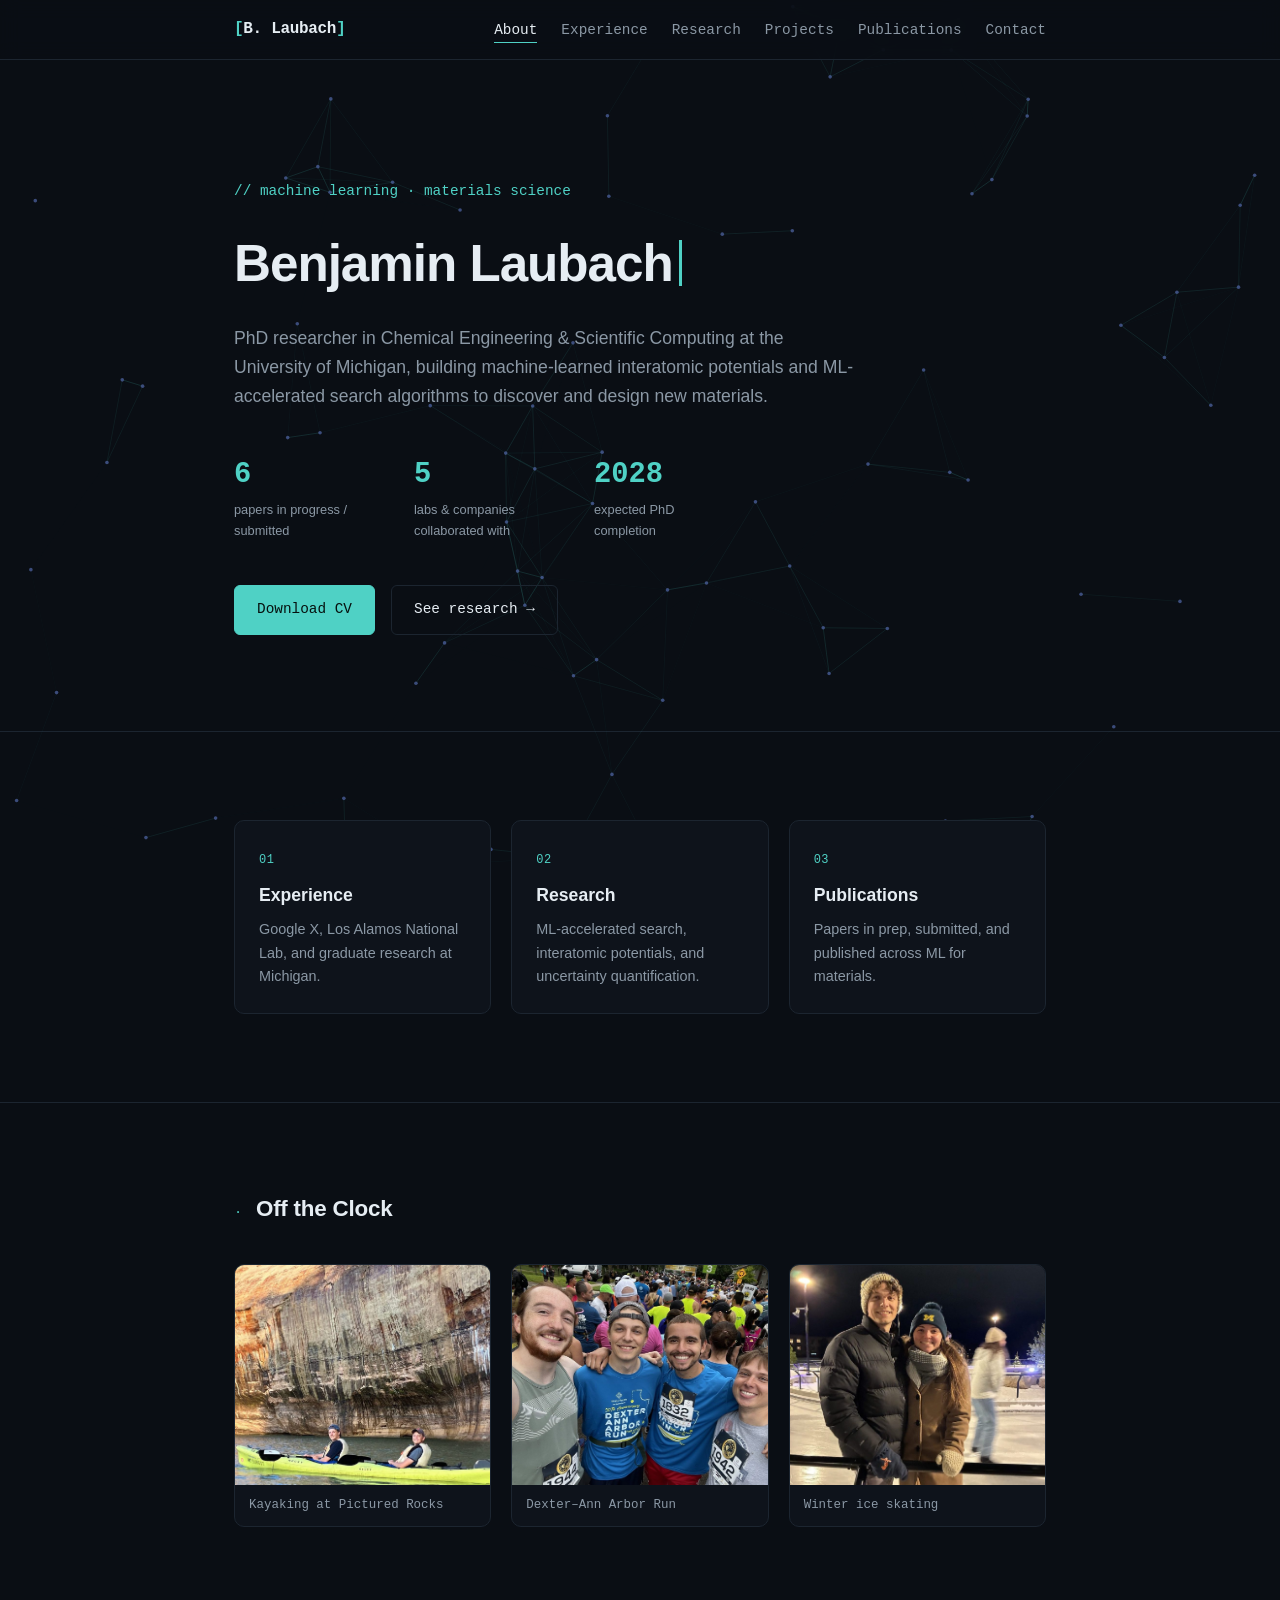
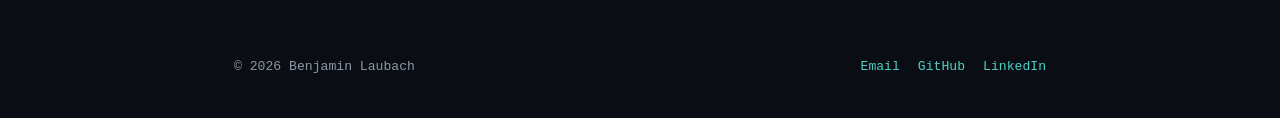
==== commit 32ea5777: "Updated formating" ====
--- a/index.html
+++ b/index.html
@@ -5,23 +5,10 @@
   <meta name="viewport" content="width=device-width, initial-scale=1.0" />
   <title>Benjamin Laubach — ML for Materials Science</title>
   <meta name="description" content="Benjamin Laubach — PhD researcher applying machine learning to materials discovery and interatomic potentials." />
-  <link rel="stylesheet" href="style.css" />
+  <link rel="stylesheet" href="assets/css/style.css" />
 </head>
-<body>
-  <canvas id="lattice-bg"></canvas>
-
-  <header class="site-header">
-    <div class="container header-inner">
-      <a href="index.html" class="logo"><span class="logo-bracket">[</span>B. Laubach<span class="logo-bracket">]</span></a>
-      <nav>
-        <a href="index.html" class="active">About</a>
-        <a href="experience.html">Experience</a>
-        <a href="research.html">Research</a>
-        <a href="publications.html">Publications</a>
-        <a href="contact.html">Contact</a>
-      </nav>
-    </div>
-  </header>
+<body data-page="about">
+  <header class="site-header" id="site-header"></header>
 
   <main>
     <section class="section hero">
@@ -45,7 +32,7 @@
             <span class="stat-label">labs &amp; companies collaborated with</span>
           </div>
           <div class="stat">
-            <span class="stat-num" data-count="2028" data-raw="true">0</span>
+            <span class="stat-num" data-count="2028">0</span>
             <span class="stat-label">expected PhD completion</span>
           </div>
         </div>
@@ -83,15 +70,15 @@
         <h2 class="reveal"><span class="heading-index">&middot;</span>Off the Clock</h2>
         <div class="gallery-grid">
           <figure class="gallery-item reveal">
-            <img src="images/personal/kayaking.jpg" alt="Kayaking past the cliffs at Pictured Rocks National Lakeshore" loading="lazy" />
+            <img src="assets/img/personal/kayaking.jpg" alt="Kayaking past the cliffs at Pictured Rocks National Lakeshore" loading="lazy" />
             <figcaption>Kayaking at Pictured Rocks</figcaption>
           </figure>
           <figure class="gallery-item reveal">
-            <img src="images/personal/race.jpg" alt="Group photo after the Dexter-Ann Arbor Run" loading="lazy" />
+            <img src="assets/img/personal/race.jpg" alt="Group photo after the Dexter-Ann Arbor Run" loading="lazy" />
             <figcaption>Dexter–Ann Arbor Run</figcaption>
           </figure>
           <figure class="gallery-item reveal">
-            <img src="images/personal/ice-skating.jpg" alt="Ice skating outdoors on a winter evening" loading="lazy" />
+            <img src="assets/img/personal/ice-skating.jpg" alt="Ice skating outdoors on a winter evening" loading="lazy" />
             <figcaption>Winter ice skating</figcaption>
           </figure>
         </div>
@@ -99,17 +86,8 @@
     </section>
   </main>
 
-  <footer class="site-footer">
-    <div class="container footer-inner">
-      <p>&copy; <span id="year"></span> Benjamin Laubach</p>
-      <ul class="links">
-        <li><a href="mailto:blaubach@umich.edu">Email</a></li>
-        <li><a href="https://github.com/laubachb" target="_blank" rel="noopener">GitHub</a></li>
-        <li><a href="https://www.linkedin.com/in/benjamin-laubach-3372a4193/" target="_blank" rel="noopener">LinkedIn</a></li>
-      </ul>
-    </div>
-  </footer>
+  <footer class="site-footer" id="site-footer"></footer>
 
-  <script src="script.js"></script>
+  <script src="assets/js/site.js"></script>
 </body>
 </html>
--- a/assets/css/style.css
+++ b/assets/css/style.css
@@ -0,0 +1,644 @@
+:root {
+  --bg: #0a0e14;
+  --bg-soft: #0e131b;
+  --text: #e6edf3;
+  --muted: #8b98a5;
+  --accent: #4fd1c5;
+  --accent-2: #7c9cff;
+  --border: #1c2530;
+  --max-width: 860px;
+  --mono: "SF Mono", "JetBrains Mono", "Fira Code", ui-monospace, Menlo, Consolas, monospace;
+  --sans: -apple-system, BlinkMacSystemFont, "Segoe UI", Roboto, Helvetica, Arial, sans-serif;
+}
+
+* {
+  box-sizing: border-box;
+}
+
+html {
+  scroll-behavior: smooth;
+}
+
+body {
+  margin: 0;
+  font-family: var(--sans);
+  color: var(--text);
+  background: var(--bg);
+  line-height: 1.65;
+  position: relative;
+}
+
+#lattice-bg {
+  position: fixed;
+  inset: 0;
+  width: 100%;
+  height: 100%;
+  z-index: 0;
+  opacity: 0.55;
+  pointer-events: none;
+}
+
+.container {
+  max-width: var(--max-width);
+  margin: 0 auto;
+  padding: 0 24px;
+  position: relative;
+  z-index: 1;
+}
+
+a {
+  color: var(--accent);
+  text-decoration: none;
+  transition: color 0.15s ease;
+}
+
+a:hover {
+  color: var(--accent-2);
+}
+
+/* ---------- header ---------- */
+
+.site-header {
+  border-bottom: 1px solid var(--border);
+  position: sticky;
+  top: 0;
+  background: rgba(10, 14, 20, 0.75);
+  backdrop-filter: blur(10px);
+  z-index: 10;
+}
+
+.header-inner {
+  display: flex;
+  align-items: center;
+  justify-content: space-between;
+  padding-top: 16px;
+  padding-bottom: 16px;
+}
+
+.logo {
+  font-family: var(--mono);
+  font-weight: 600;
+  color: var(--text);
+  letter-spacing: -0.02em;
+}
+
+.logo-bracket {
+  color: var(--accent);
+}
+
+.logo:hover {
+  color: var(--text);
+}
+
+nav a {
+  margin-left: 24px;
+  color: var(--muted);
+  font-size: 0.9rem;
+  font-family: var(--mono);
+  padding-bottom: 4px;
+  border-bottom: 1px solid transparent;
+}
+
+nav a:hover {
+  color: var(--accent);
+}
+
+nav a.active {
+  color: var(--text);
+  border-bottom-color: var(--accent);
+}
+
+/* ---------- sections ---------- */
+
+.section {
+  padding: 88px 0;
+  border-bottom: 1px solid var(--border);
+}
+
+.section:last-of-type {
+  border-bottom: none;
+}
+
+h2 {
+  font-size: 1.4rem;
+  margin: 0 0 36px;
+  display: flex;
+  align-items: baseline;
+  gap: 14px;
+  letter-spacing: -0.01em;
+}
+
+.heading-index {
+  font-family: var(--mono);
+  font-size: 0.85rem;
+  color: var(--accent);
+  font-weight: 400;
+}
+
+/* ---------- hero ---------- */
+
+.hero {
+  padding-top: 120px;
+  padding-bottom: 96px;
+}
+
+.page-intro {
+  padding-top: 64px;
+  padding-bottom: 24px;
+  border-bottom: none;
+}
+
+.page-title {
+  font-size: clamp(1.9rem, 4vw, 2.6rem);
+  margin: 0;
+  letter-spacing: -0.02em;
+}
+
+.quick-grid {
+  display: grid;
+  grid-template-columns: repeat(auto-fit, minmax(220px, 1fr));
+  gap: 20px;
+}
+
+.quick-card {
+  display: block;
+  border: 1px solid var(--border);
+  border-radius: 10px;
+  padding: 24px;
+  background: var(--bg-soft);
+  color: var(--text);
+  transition: border-color 0.2s ease, transform 0.2s ease;
+}
+
+.quick-card:hover {
+  border-color: var(--accent);
+  transform: translateY(-2px);
+  color: var(--text);
+}
+
+.quick-card .card-tag {
+  font-family: var(--mono);
+  font-size: 0.75rem;
+  color: var(--accent);
+}
+
+.quick-card h3 {
+  margin: 10px 0 8px;
+  font-size: 1.1rem;
+}
+
+.quick-card p {
+  margin: 0;
+  color: var(--muted);
+  font-size: 0.9rem;
+}
+
+.gallery-grid {
+  display: grid;
+  grid-template-columns: repeat(auto-fit, minmax(220px, 1fr));
+  gap: 20px;
+}
+
+.gallery-item {
+  margin: 0;
+  border: 1px solid var(--border);
+  border-radius: 10px;
+  overflow: hidden;
+  background: var(--bg-soft);
+}
+
+.gallery-item img {
+  display: block;
+  width: 100%;
+  height: 220px;
+  object-fit: cover;
+  transition: transform 0.3s ease;
+}
+
+.gallery-item:hover img {
+  transform: scale(1.05);
+}
+
+.gallery-item figcaption {
+  padding: 10px 14px;
+  font-family: var(--mono);
+  font-size: 0.78rem;
+  color: var(--muted);
+}
+
+.kicker {
+  font-family: var(--mono);
+  color: var(--accent);
+  font-size: 0.9rem;
+  margin: 0 0 18px;
+}
+
+.hero h1 {
+  font-size: clamp(2.2rem, 5vw, 3.2rem);
+  margin: 0 0 18px;
+  letter-spacing: -0.02em;
+  min-height: 1.2em;
+}
+
+.type-target::after {
+  content: "";
+  display: inline-block;
+  width: 3px;
+  height: 0.9em;
+  background: var(--accent);
+  margin-left: 6px;
+  animation: blink 1s step-end infinite;
+  vertical-align: -0.1em;
+}
+
+@keyframes blink {
+  50% { opacity: 0; }
+}
+
+.tagline {
+  color: var(--muted);
+  font-size: 1.1rem;
+  margin: 0 0 40px;
+  max-width: 620px;
+}
+
+.hero-stats {
+  display: flex;
+  gap: 40px;
+  margin-bottom: 44px;
+  flex-wrap: wrap;
+}
+
+.stat {
+  display: flex;
+  flex-direction: column;
+}
+
+.stat-num {
+  font-family: var(--mono);
+  font-size: 1.8rem;
+  color: var(--accent);
+  font-weight: 600;
+}
+
+.stat-label {
+  color: var(--muted);
+  font-size: 0.8rem;
+  max-width: 140px;
+}
+
+.hero-cta {
+  display: flex;
+  gap: 16px;
+  flex-wrap: wrap;
+}
+
+.btn {
+  font-family: var(--mono);
+  font-size: 0.9rem;
+  padding: 12px 22px;
+  border-radius: 6px;
+  border: 1px solid var(--border);
+  transition: all 0.18s ease;
+  display: inline-block;
+}
+
+.btn-primary {
+  background: var(--accent);
+  color: #06110f;
+  border-color: var(--accent);
+}
+
+.btn-primary:hover {
+  background: var(--accent-2);
+  border-color: var(--accent-2);
+  color: #06110f;
+}
+
+.btn-ghost {
+  color: var(--text);
+}
+
+.btn-ghost:hover {
+  border-color: var(--accent);
+  color: var(--accent);
+}
+
+/* ---------- cards / research ---------- */
+
+.card-grid {
+  display: grid;
+  grid-template-columns: repeat(auto-fit, minmax(240px, 1fr));
+  gap: 20px;
+}
+
+.card {
+  border: 1px solid var(--border);
+  border-radius: 10px;
+  padding: 22px;
+  background: var(--bg-soft);
+  transition: border-color 0.2s ease, transform 0.2s ease;
+}
+
+.card:hover {
+  border-color: var(--accent);
+  transform: translateY(-2px);
+}
+
+.card-img {
+  display: block;
+  box-sizing: border-box;
+  width: 100%;
+  height: 120px;
+  object-fit: contain;
+  object-position: center;
+  border-radius: 6px;
+  border: 1px solid var(--border);
+  margin-bottom: 16px;
+  background: #fff;
+  padding: 10px;
+}
+
+.empty-state {
+  font-family: var(--mono);
+  color: var(--muted);
+  font-size: 0.9rem;
+}
+
+.card-tag {
+  font-family: var(--mono);
+  font-size: 0.72rem;
+  color: var(--accent);
+  text-transform: uppercase;
+  letter-spacing: 0.04em;
+}
+
+.card h3 {
+  margin: 10px 0 8px;
+  font-size: 1.05rem;
+}
+
+.card p {
+  color: var(--muted);
+  margin: 0 0 12px;
+  font-size: 0.92rem;
+}
+
+.card-link {
+  font-size: 0.85rem;
+  font-family: var(--mono);
+  font-weight: 500;
+}
+
+/* ---------- timeline ---------- */
+
+.timeline {
+  list-style: none;
+  padding: 0;
+  margin: 0;
+  border-left: 1px solid var(--border);
+}
+
+.timeline li {
+  padding: 0 0 32px 28px;
+  position: relative;
+}
+
+.timeline li::before {
+  content: "";
+  position: absolute;
+  left: -5px;
+  top: 6px;
+  width: 9px;
+  height: 9px;
+  border-radius: 50%;
+  background: var(--bg);
+  border: 2px solid var(--accent);
+}
+
+.timeline li:last-child {
+  padding-bottom: 0;
+}
+
+.timeline-meta {
+  display: flex;
+  justify-content: space-between;
+  gap: 16px;
+  font-weight: 600;
+  flex-wrap: wrap;
+}
+
+.dates {
+  color: var(--muted);
+  font-weight: 400;
+  font-size: 0.85rem;
+  font-family: var(--mono);
+  white-space: nowrap;
+}
+
+.company {
+  display: block;
+  color: var(--accent);
+  font-size: 0.88rem;
+  margin: 4px 0 8px;
+}
+
+.timeline li p {
+  color: var(--muted);
+  margin: 0;
+  font-size: 0.94rem;
+}
+
+/* ---------- publications ---------- */
+
+.pub-list {
+  list-style: none;
+  padding: 0;
+  margin: 0;
+  counter-reset: pub;
+}
+
+.pub-list li {
+  border-left: 1px solid var(--border);
+  padding: 0 0 22px 28px;
+  position: relative;
+  color: var(--muted);
+  font-size: 0.94rem;
+}
+
+.pub-list li:last-child {
+  padding-bottom: 0;
+}
+
+.pub-list li em {
+  color: var(--text);
+  font-style: normal;
+}
+
+.pub-status {
+  display: inline-block;
+  font-family: var(--mono);
+  font-size: 0.7rem;
+  text-transform: uppercase;
+  letter-spacing: 0.04em;
+  color: var(--accent);
+  border: 1px solid var(--border);
+  border-radius: 4px;
+  padding: 2px 6px;
+  margin-right: 8px;
+  position: relative;
+  top: -1px;
+}
+
+.pub-list li::before {
+  content: "";
+  position: absolute;
+  left: -5px;
+  top: 4px;
+  width: 9px;
+  height: 9px;
+  border-radius: 50%;
+  background: var(--bg);
+  border: 2px solid var(--border);
+}
+
+.pub-abstract {
+  margin-top: 10px;
+}
+
+.pub-abstract summary {
+  cursor: pointer;
+  font-family: var(--mono);
+  font-size: 0.76rem;
+  color: var(--accent);
+  list-style: none;
+}
+
+.pub-abstract summary::-webkit-details-marker {
+  display: none;
+}
+
+.pub-abstract summary::before {
+  content: "+ ";
+}
+
+.pub-abstract[open] summary::before {
+  content: "\2212 ";
+}
+
+.pub-abstract p {
+  margin: 10px 0 0;
+  color: var(--muted);
+  font-size: 0.88rem;
+}
+
+/* ---------- skills ---------- */
+
+.skills-grid {
+  display: grid;
+  grid-template-columns: repeat(auto-fit, minmax(220px, 1fr));
+  gap: 28px;
+}
+
+.skill-group h4 {
+  font-family: var(--mono);
+  color: var(--muted);
+  font-size: 0.8rem;
+  text-transform: uppercase;
+  letter-spacing: 0.05em;
+  margin: 0 0 12px;
+}
+
+.tag-row {
+  display: flex;
+  flex-wrap: wrap;
+  gap: 8px;
+}
+
+.tag {
+  font-family: var(--mono);
+  font-size: 0.78rem;
+  border: 1px solid var(--border);
+  border-radius: 5px;
+  padding: 5px 10px;
+  color: var(--text);
+  background: var(--bg-soft);
+}
+
+/* ---------- contact ---------- */
+
+.links {
+  list-style: none;
+  padding: 0;
+  margin: 0;
+  display: flex;
+  gap: 28px;
+  flex-wrap: wrap;
+}
+
+.links a {
+  font-size: 1rem;
+  font-family: var(--mono);
+}
+
+.links-large a {
+  font-size: 1.15rem;
+}
+
+/* ---------- footer ---------- */
+
+.site-footer {
+  padding: 28px 0;
+  color: var(--muted);
+  font-size: 0.82rem;
+  font-family: var(--mono);
+}
+
+.footer-inner {
+  display: flex;
+  justify-content: space-between;
+  align-items: center;
+  flex-wrap: wrap;
+  gap: 12px;
+}
+
+.footer-inner .links {
+  gap: 18px;
+}
+
+.footer-inner .links a {
+  font-size: 0.82rem;
+}
+
+/* ---------- reveal-on-scroll ---------- */
+
+.reveal {
+  opacity: 0;
+  transform: translateY(16px);
+  transition: opacity 0.6s ease, transform 0.6s ease;
+}
+
+.reveal.is-visible {
+  opacity: 1;
+  transform: translateY(0);
+}
+
+@media (prefers-reduced-motion: reduce) {
+  .reveal {
+    opacity: 1;
+    transform: none;
+    transition: none;
+  }
+  .type-target::after {
+    animation: none;
+  }
+}
+
+@media (max-width: 600px) {
+  nav a {
+    margin-left: 14px;
+  }
+  .hero {
+    padding-top: 80px;
+  }
+}
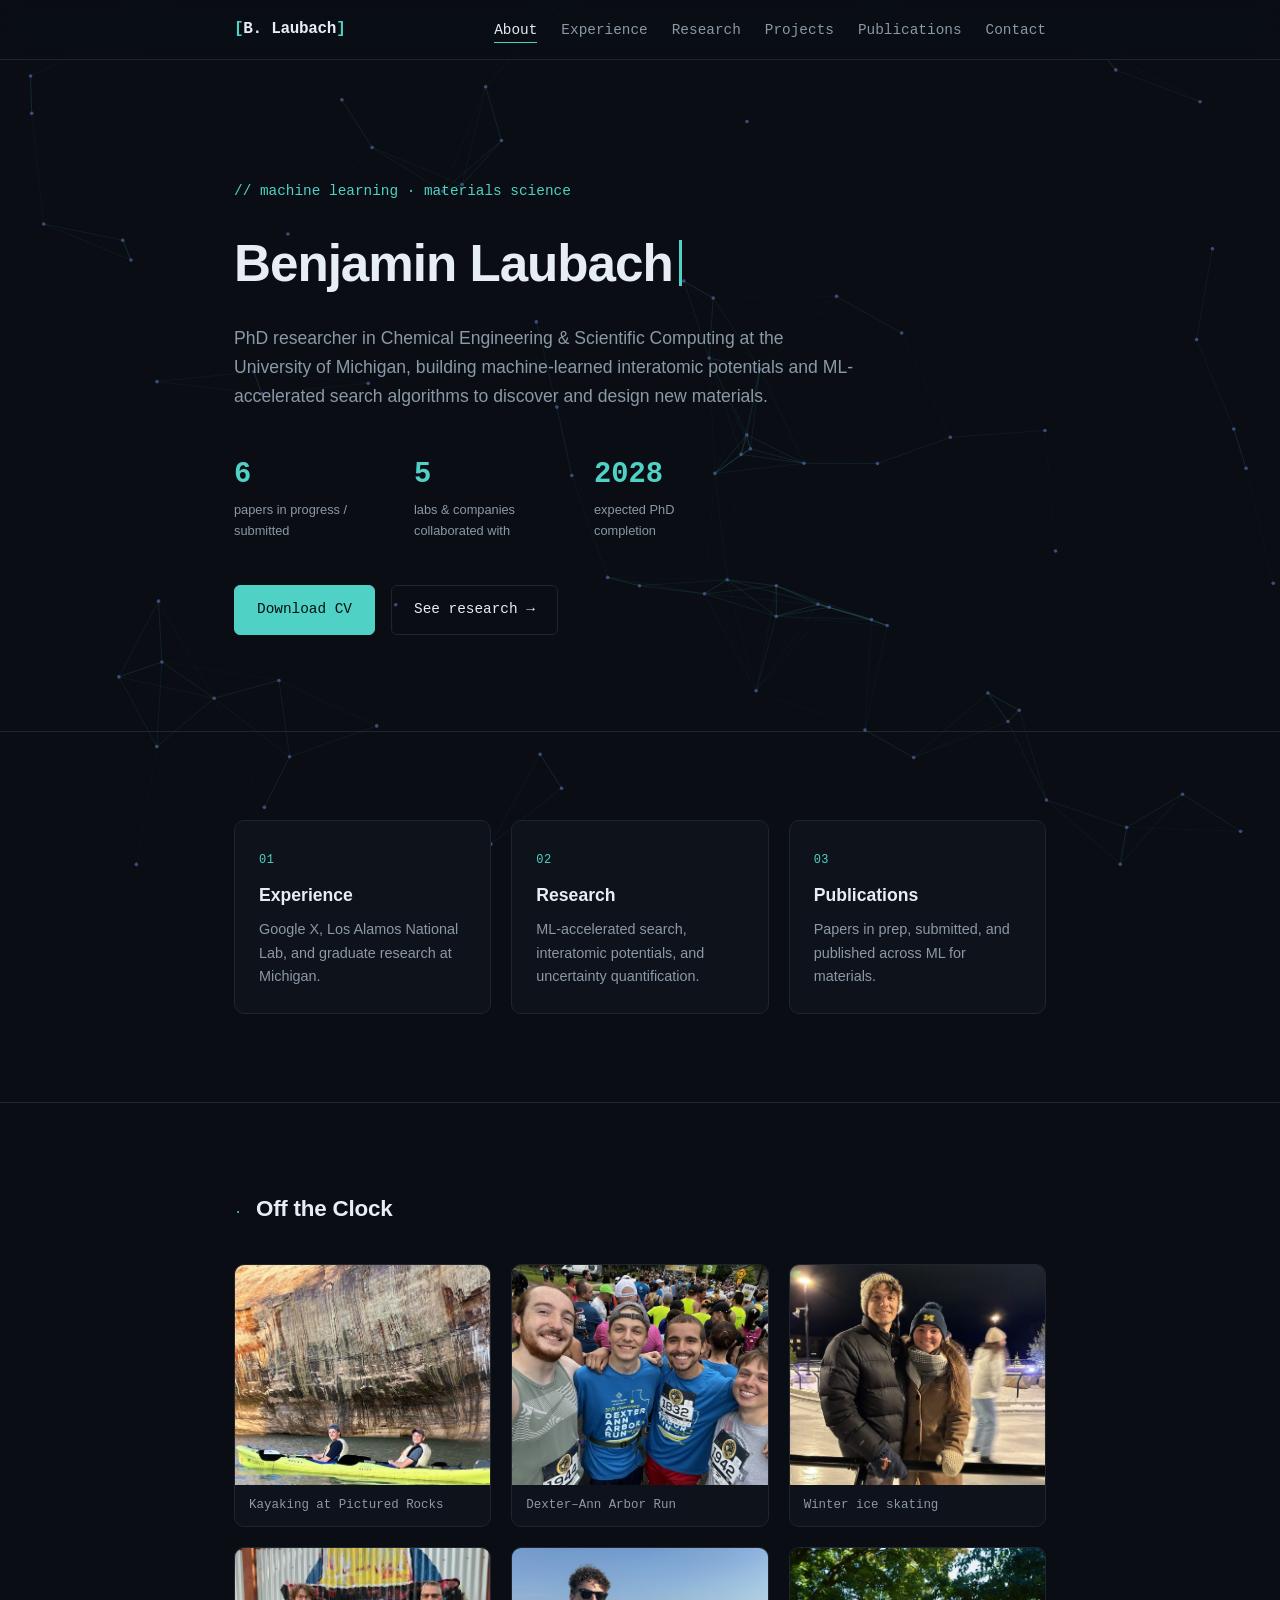
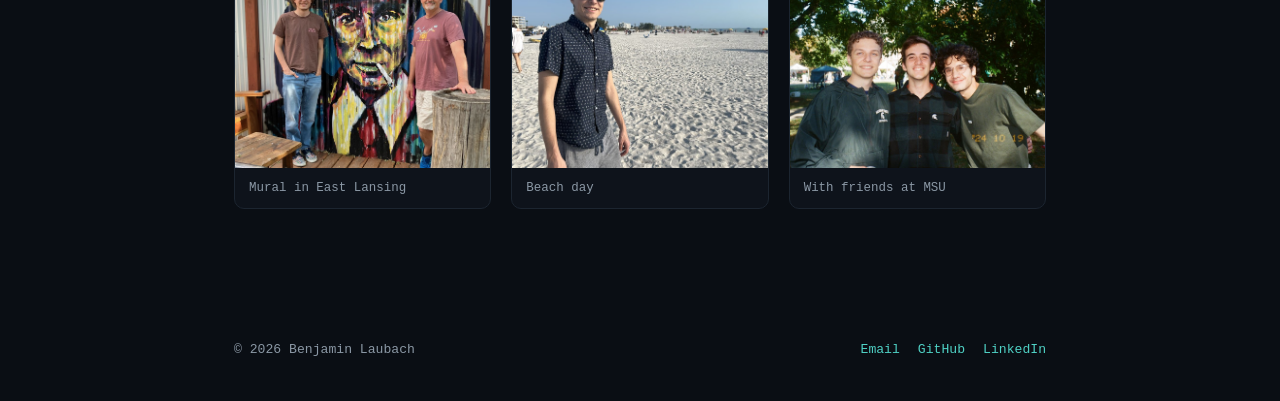
==== commit 97a73775: "Update projects" ====
--- a/index.html
+++ b/index.html
@@ -81,6 +81,18 @@
             <img src="assets/img/personal/ice-skating.jpg" alt="Ice skating outdoors on a winter evening" loading="lazy" />
             <figcaption>Winter ice skating</figcaption>
           </figure>
+          <figure class="gallery-item reveal">
+            <img src="assets/img/personal/mural.jpg" alt="Standing with a friend in front of a mural" loading="lazy" />
+            <figcaption>Mural in East Lansing</figcaption>
+          </figure>
+          <figure class="gallery-item reveal">
+            <img src="assets/img/personal/beach.jpg" alt="Standing on the beach on a sunny day" loading="lazy" />
+            <figcaption>Beach day</figcaption>
+          </figure>
+          <figure class="gallery-item reveal">
+            <img src="assets/img/personal/friends.jpg" alt="With friends outdoors under a tree" loading="lazy" />
+            <figcaption>With friends at MSU</figcaption>
+          </figure>
         </div>
       </div>
     </section>
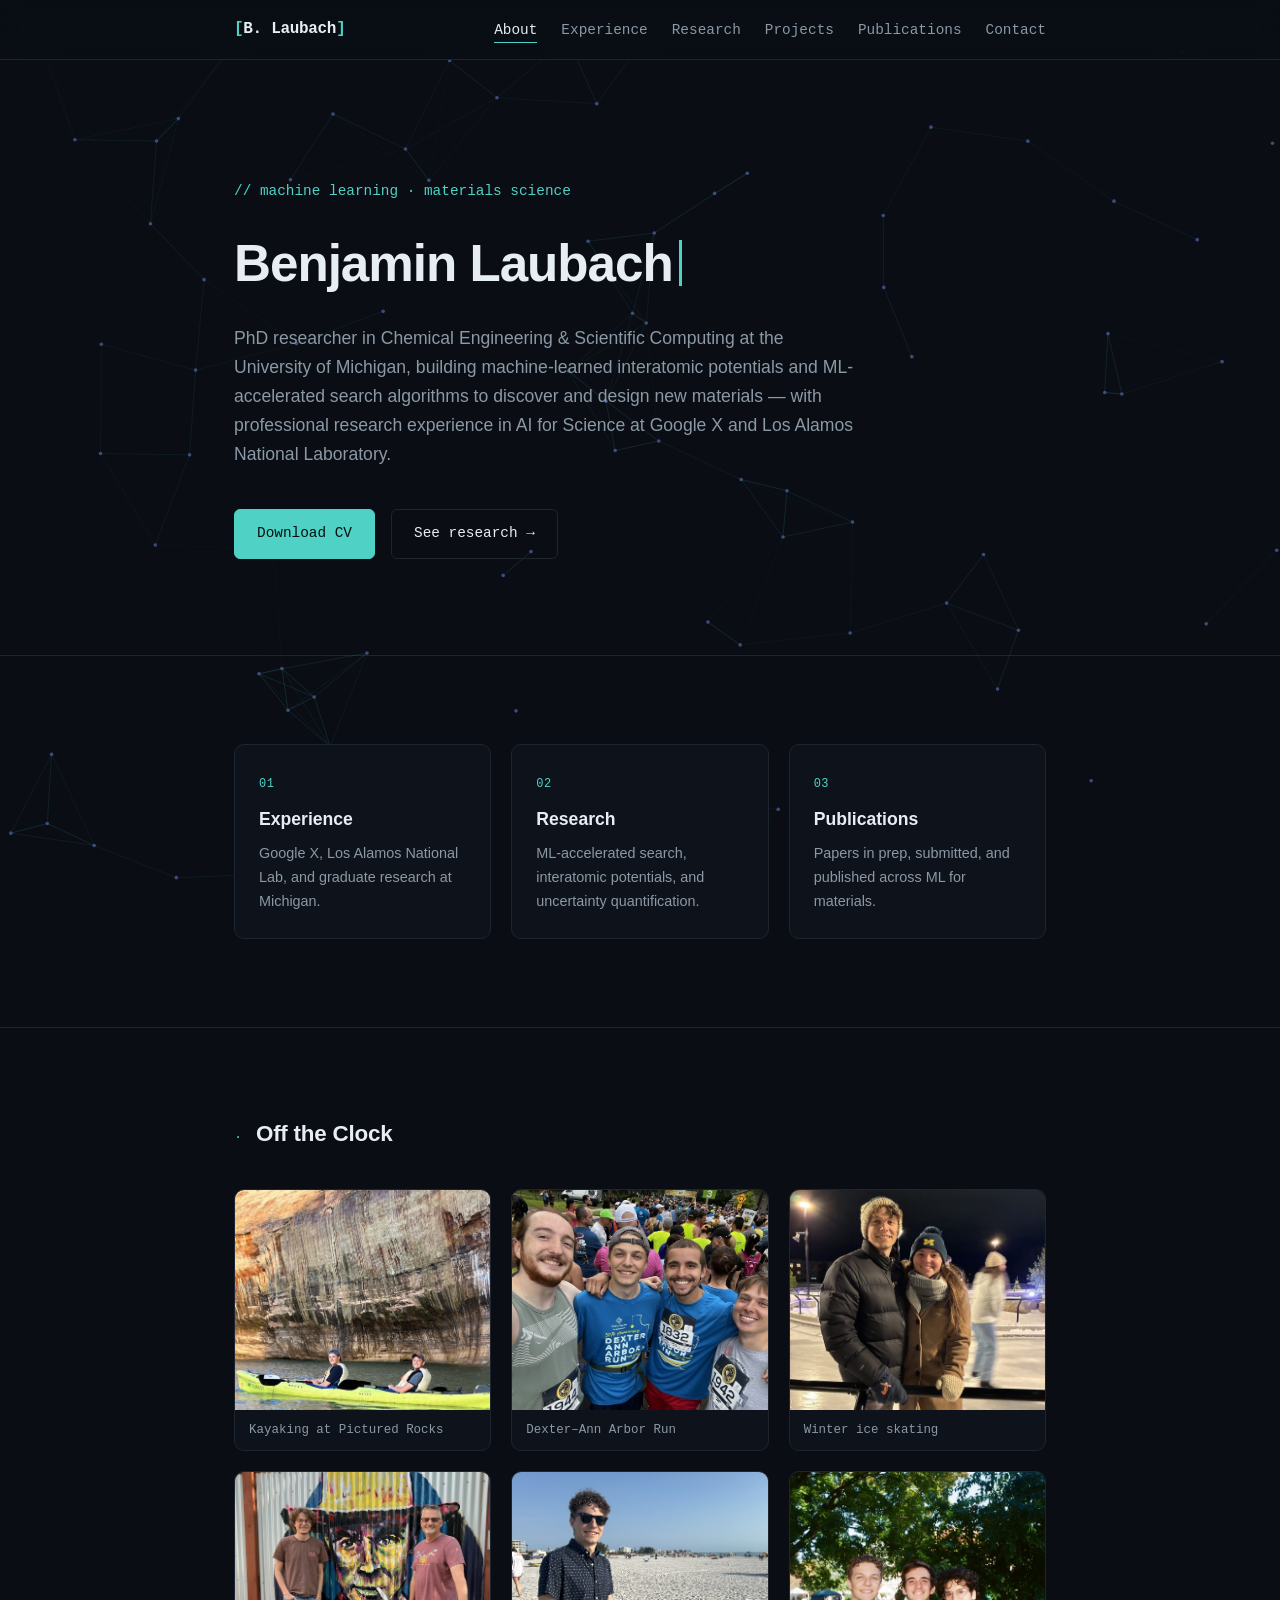
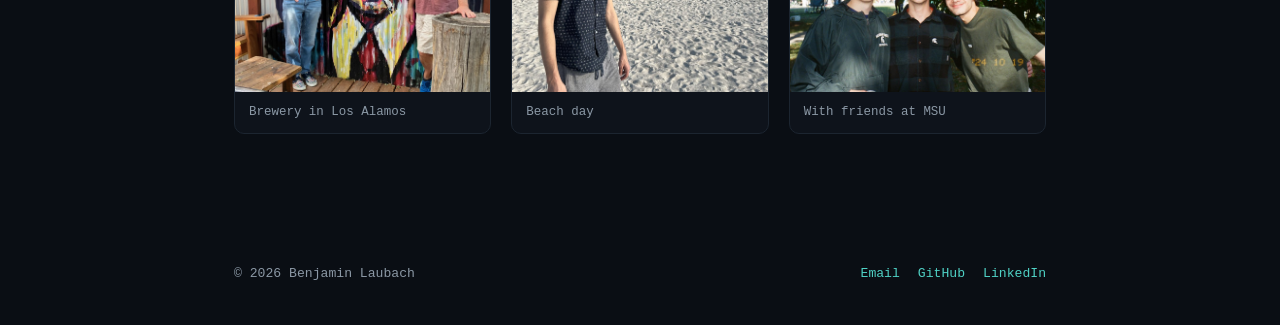
==== commit b0d0abd8: "General updates" ====
--- a/index.html
+++ b/index.html
@@ -20,22 +20,9 @@
         <p class="tagline reveal">
           PhD researcher in Chemical Engineering &amp; Scientific Computing at the University of Michigan,
           building machine-learned interatomic potentials and ML-accelerated search algorithms to
-          discover and design new materials.
+          discover and design new materials — with professional research experience in AI for Science
+          at Google X and Los Alamos National Laboratory.
         </p>
-        <div class="hero-stats reveal">
-          <div class="stat">
-            <span class="stat-num" data-count="6">0</span>
-            <span class="stat-label">papers in progress / submitted</span>
-          </div>
-          <div class="stat">
-            <span class="stat-num" data-count="5">0</span>
-            <span class="stat-label">labs &amp; companies collaborated with</span>
-          </div>
-          <div class="stat">
-            <span class="stat-num" data-count="2028">0</span>
-            <span class="stat-label">expected PhD completion</span>
-          </div>
-        </div>
         <div class="hero-cta reveal">
           <a href="BenjaminLaubachCV.pdf" class="btn btn-primary" download>Download CV</a>
           <a href="research.html" class="btn btn-ghost">See research &rarr;</a>
@@ -82,8 +69,8 @@
             <figcaption>Winter ice skating</figcaption>
           </figure>
           <figure class="gallery-item reveal">
-            <img src="assets/img/personal/mural.jpg" alt="Standing with a friend in front of a mural" loading="lazy" />
-            <figcaption>Mural in East Lansing</figcaption>
+            <img src="assets/img/personal/brewery.jpg" alt="At a brewery in Los Alamos with a friend" loading="lazy" />
+            <figcaption>Brewery in Los Alamos</figcaption>
           </figure>
           <figure class="gallery-item reveal">
             <img src="assets/img/personal/beach.jpg" alt="Standing on the beach on a sunny day" loading="lazy" />
--- a/assets/css/style.css
+++ b/assets/css/style.css
@@ -135,6 +135,13 @@
   font-weight: 400;
 }
 
+.theme-blurb {
+  color: var(--muted);
+  font-size: 0.95rem;
+  margin: -20px 0 28px;
+  max-width: 560px;
+}
+
 /* ---------- hero ---------- */
 
 .hero {
@@ -260,31 +267,6 @@
   font-size: 1.1rem;
   margin: 0 0 40px;
   max-width: 620px;
-}
-
-.hero-stats {
-  display: flex;
-  gap: 40px;
-  margin-bottom: 44px;
-  flex-wrap: wrap;
-}
-
-.stat {
-  display: flex;
-  flex-direction: column;
-}
-
-.stat-num {
-  font-family: var(--mono);
-  font-size: 1.8rem;
-  color: var(--accent);
-  font-weight: 600;
-}
-
-.stat-label {
-  color: var(--muted);
-  font-size: 0.8rem;
-  max-width: 140px;
 }
 
 .hero-cta {
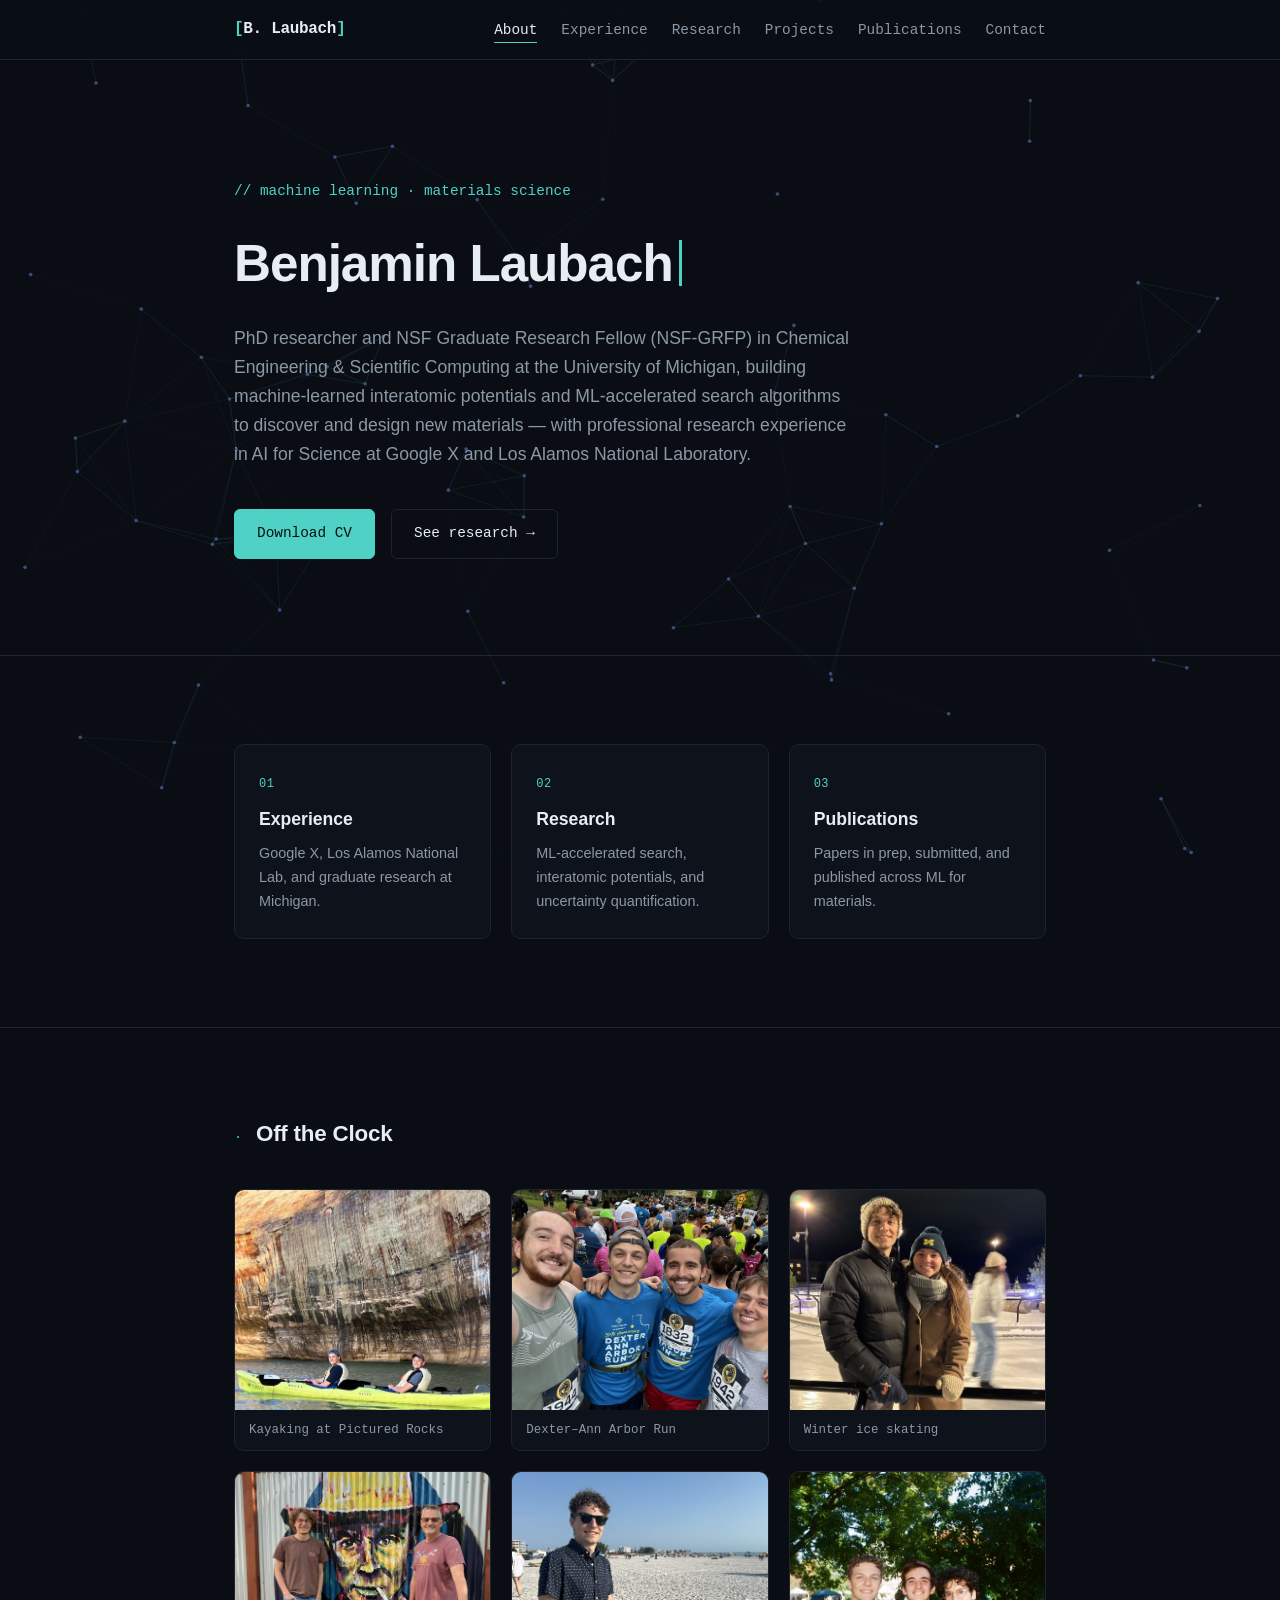
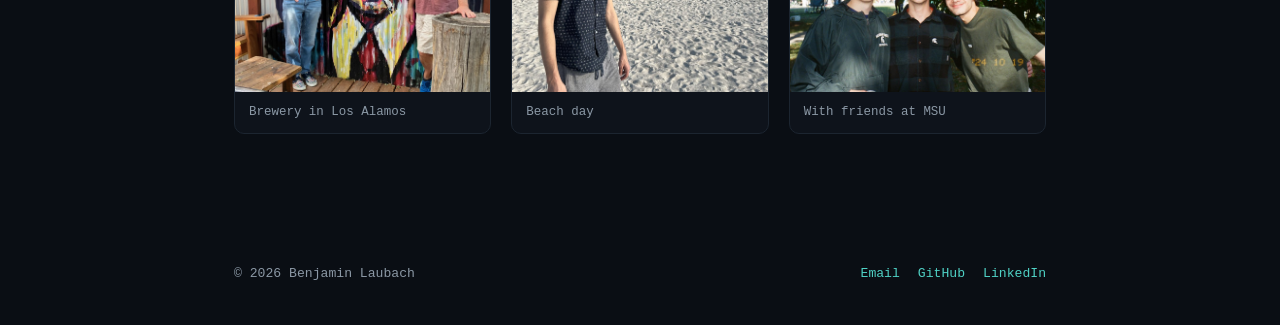
==== commit 917a3df8: "Enhanced bio description" ====
--- a/index.html
+++ b/index.html
@@ -18,10 +18,10 @@
           <span class="type-target" data-strings='["Benjamin Laubach"]'></span>
         </h1>
         <p class="tagline reveal">
-          PhD researcher in Chemical Engineering &amp; Scientific Computing at the University of Michigan,
-          building machine-learned interatomic potentials and ML-accelerated search algorithms to
-          discover and design new materials — with professional research experience in AI for Science
-          at Google X and Los Alamos National Laboratory.
+          PhD researcher and NSF Graduate Research Fellow (NSF-GRFP) in Chemical Engineering &amp; Scientific
+          Computing at the University of Michigan, building machine-learned interatomic potentials and
+          ML-accelerated search algorithms to discover and design new materials — with professional
+          research experience in AI for Science at Google X and Los Alamos National Laboratory.
         </p>
         <div class="hero-cta reveal">
           <a href="BenjaminLaubachCV.pdf" class="btn btn-primary" download>Download CV</a>
--- a/assets/css/style.css
+++ b/assets/css/style.css
@@ -310,7 +310,7 @@
 
 .card-grid {
   display: grid;
-  grid-template-columns: repeat(auto-fit, minmax(240px, 1fr));
+  grid-template-columns: repeat(auto-fill, minmax(240px, 1fr));
   gap: 20px;
 }
 
